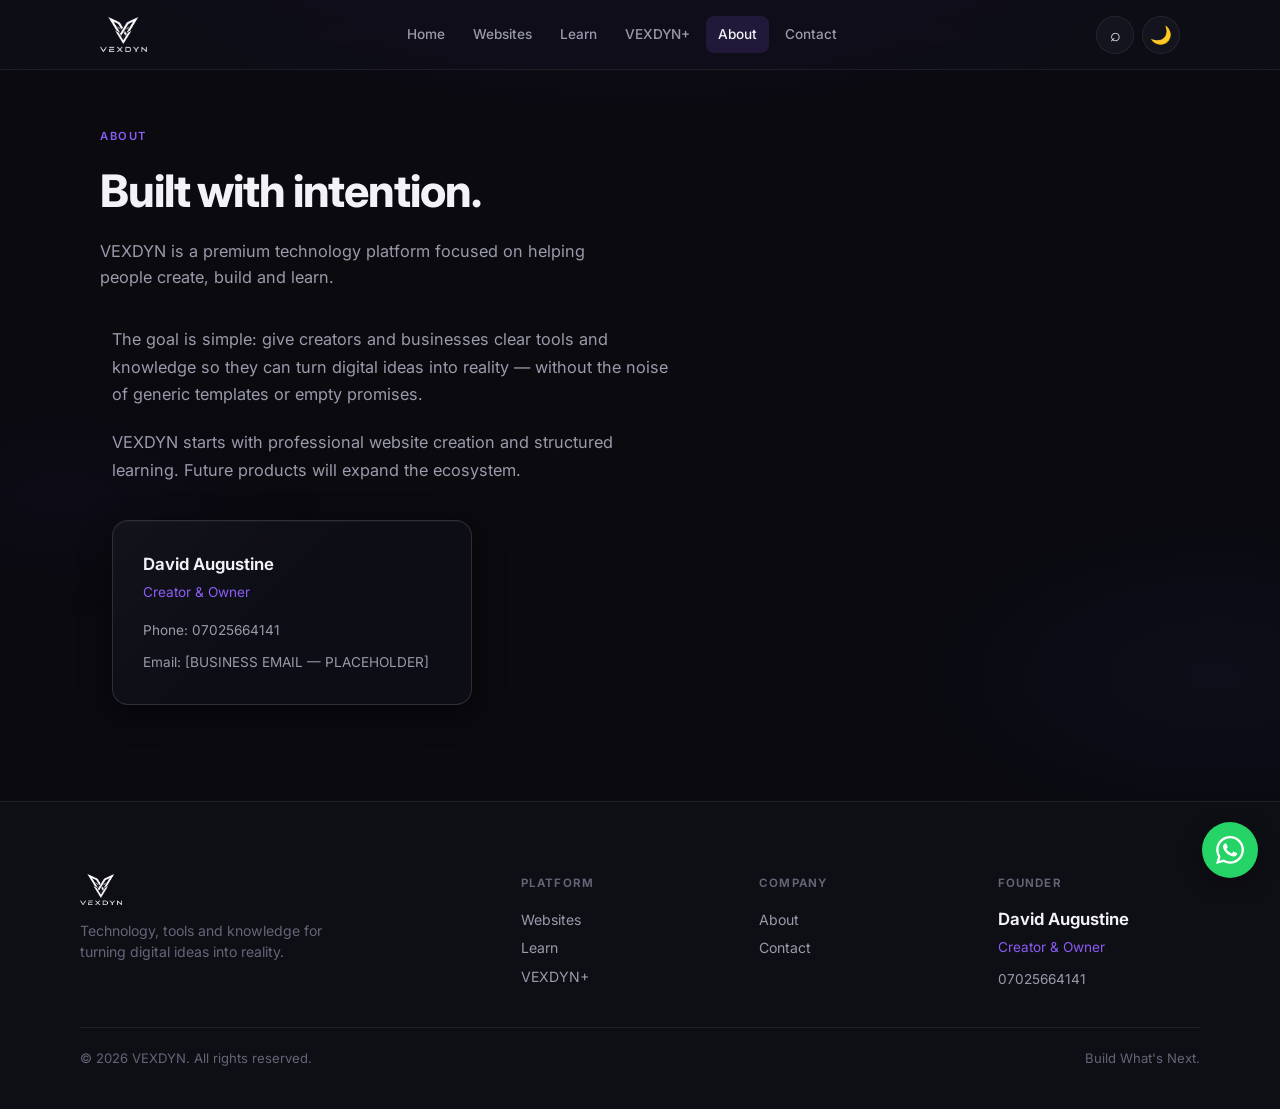
==== about.html @ 6e302542 "Add files via upload" ====
<!DOCTYPE html>
<html lang="en" data-theme="obsidian">
<head>
  <meta charset="UTF-8" />
  <meta name="viewport" content="width=device-width, initial-scale=1.0" />
  <title>About — VEXDYN</title>
  <link rel="preconnect" href="https://fonts.googleapis.com" />
  <link rel="preconnect" href="https://fonts.gstatic.com" crossorigin />
  <link href="https://fonts.googleapis.com/css2?family=Inter:wght@400;500;600;700;800&display=swap" rel="stylesheet" />
  <link rel="stylesheet" href="style.css" />
</head>
<body>
  <div class="search-overlay" id="searchOverlay" role="dialog" aria-label="Search">
    <div class="search-panel">
      <div class="search-bar">
        <input type="search" id="searchInput" placeholder="What are you looking for?" autocomplete="off" enterkeyhint="search" />
        <button class="search-close" id="searchClose" aria-label="Close search">✕</button>
      </div>
      <div class="search-results" id="searchResults"></div>
    </div>
  </div>

  <header class="site-header">
    <div class="header-inner">
      <a href="index.html" class="logo-link" aria-label="VEXDYN Home">
        <img src="vexdyn-logo-wordmark-alpha.png" alt="VEXDYN" class="logo-swap" height="36" />
      </a>
      <nav class="nav-desktop" aria-label="Main">
        <a href="index.html">Home</a>
        <a href="websites.html">Websites</a>
        <a href="learn.html">Learn</a>
        <a href="plus.html">VEXDYN+</a>
        <a href="about.html" class="active">About</a>
        <a href="contact.html">Contact</a>
      </nav>
      <div class="header-actions">
        <button class="cmd-btn" id="cmdBtn" aria-label="Search" title="Search">⌕</button>
        <div class="theme-wrap">
          <button class="theme-btn" id="themeBtn" aria-label="Change theme">🌙</button>
          <div class="theme-panel" id="themePanel">
            <button class="theme-option active" data-theme="obsidian">🌙 Obsidian</button>
            <button class="theme-option" data-theme="aurora">☀️ Aurora</button>
            <button class="theme-option" data-theme="ice">❄️ Ice</button>
          </div>
        </div>
        <button class="menu-toggle" id="menuToggle" aria-label="Open menu"><span></span><span></span><span></span></button>
      </div>
    </div>
  </header>
  <nav class="nav-mobile" id="navMobile">
    <a href="index.html">Home</a>
    <a href="websites.html">Websites</a>
    <a href="learn.html">Learn</a>
    <a href="plus.html">VEXDYN+</a>
    <a href="about.html" class="active">About</a>
    <a href="contact.html">Contact</a>
  </nav>

  <main class="main">
    <div class="page-hero reveal">
      <span class="section-label">About</span>
      <h1>Built with intention.</h1>
      <p>VEXDYN is a premium technology platform focused on helping people create, build and learn.</p>
    </div>
    <section class="section" style="padding-top:0">
      <div class="reveal" style="max-width:560px;margin-bottom:36px">
        <p style="color:var(--text-secondary);font-size:1.02rem;line-height:1.7;margin-bottom:20px">
          The goal is simple: give creators and businesses clear tools and knowledge so they can turn digital ideas into reality — without the noise of generic templates or empty promises.
        </p>
        <p style="color:var(--text-secondary);font-size:1.02rem;line-height:1.7">
          VEXDYN starts with professional website creation and structured learning. Future products will expand the ecosystem.
        </p>
      </div>
      <article class="v-card reveal" style="max-width:360px">
        <div class="founder-card">
          <span class="founder-name">David Augustine</span>
          <span class="founder-title">Creator & Owner</span>
          <span class="founder-contact" style="margin-top:12px">Phone: 07025664141</span>
          <span class="founder-contact">Email: [BUSINESS EMAIL — PLACEHOLDER]</span>
        </div>
      </article>
    </section>
  </main>

  <footer class="site-footer">
    <div class="footer-inner">
      <div class="footer-brand">
        <img src="vexdyn-logo-wordmark-alpha.png" alt="VEXDYN" class="logo-swap" height="32" />
        <p>Technology, tools and knowledge for turning digital ideas into reality.</p>
      </div>
      <div class="footer-col">
        <h4>Platform</h4>
        <a href="websites.html">Websites</a>
        <a href="learn.html">Learn</a>
        <a href="plus.html">VEXDYN+</a>
      </div>
      <div class="footer-col">
        <h4>Company</h4>
        <a href="about.html">About</a>
        <a href="contact.html">Contact</a>
      </div>
      <div class="footer-col">
        <h4>Founder</h4>
        <div class="founder-card">
          <span class="founder-name">David Augustine</span>
          <span class="founder-title">Creator & Owner</span>
          <span class="founder-contact">07025664141</span>
        </div>
      </div>
    </div>
    <div class="footer-bottom">
      <span>© 2026 VEXDYN. All rights reserved.</span>
      <span>Build What's Next.</span>
    </div>
  </footer>
  <!-- WhatsApp customer service -->
  <a href="https://wa.me/2347025664141" class="wa-float" target="_blank" rel="noopener noreferrer" aria-label="Chat with VEXDYN on WhatsApp">
    <svg viewBox="0 0 24 24" width="28" height="28" aria-hidden="true" fill="currentColor">
      <path d="M17.472 14.382c-.297-.149-1.758-.867-2.03-.967-.273-.099-.471-.148-.67.15-.197.297-.767.966-.94 1.164-.173.199-.347.223-.644.075-.297-.15-1.255-.463-2.39-1.475-.883-.788-1.48-1.761-1.653-2.059-.173-.297-.018-.458.13-.606.134-.133.298-.347.446-.52.149-.174.198-.298.298-.497.099-.198.05-.371-.025-.52-.075-.149-.669-1.612-.916-2.207-.242-.579-.487-.5-.669-.51-.173-.008-.371-.01-.57-.01-.198 0-.52.074-.792.372-.272.297-1.04 1.016-1.04 2.479 0 1.462 1.065 2.875 1.213 3.074.149.198 2.096 3.2 5.077 4.487.709.306 1.262.489 1.694.625.712.227 1.36.195 1.871.118.571-.085 1.758-.719 2.006-1.413.248-.694.248-1.289.173-1.413-.074-.124-.272-.198-.57-.347m-5.421 7.403h-.004a9.87 9.87 0 01-5.031-1.378l-.361-.214-3.741.982.998-3.648-.235-.374a9.86 9.86 0 01-1.51-5.26c.001-5.45 4.436-9.884 9.888-9.884 2.64 0 5.122 1.03 6.988 2.898a9.825 9.825 0 012.893 6.994c-.003 5.45-4.435 9.884-9.885 9.884m8.413-18.297A11.815 11.815 0 0012.05 0C5.495 0 .16 5.335.157 11.892c0 2.096.547 4.142 1.588 5.945L.057 24l6.305-1.654a11.882 11.882 0 005.683 1.448h.005c6.554 0 11.89-5.335 11.893-11.893a11.821 11.821 0 00-3.48-8.413z"/>
    </svg>
  </a>

  <script src="script.js"></script>
</body>
</html>
---- style.css ----
/* ============================================
   VEXDYN — Master Refinement
   Premium · Cinematic · Futuristic
   Flat structure · Obsidian / Aurora / Ice
   ============================================ */

:root {
  --font-sans: "Inter", system-ui, -apple-system, BlinkMacSystemFont, "Segoe UI", sans-serif;
  --radius-sm: 8px;
  --radius-md: 12px;
  --radius-lg: 16px;
  --radius-xl: 24px;
  --transition: 0.35s cubic-bezier(0.4, 0, 0.2, 1);
  --transition-slow: 0.8s cubic-bezier(0.4, 0, 0.2, 1);
  --max-width: 1200px;
  --header-h: 70px;
}

/* ========== OBSIDIAN (Default) ========== */
[data-theme="obsidian"],
:root {
  --bg-deep: #050508;
  --bg-primary: #0a0a0f;
  --bg-secondary: #0e0e15;
  --bg-elevated: #14141e;
  --bg-card: rgba(16, 16, 26, 0.65);
  --bg-glass: rgba(18, 18, 30, 0.55);
  --border: rgba(255, 255, 255, 0.07);
  --border-strong: rgba(255, 255, 255, 0.12);
  --border-metal: rgba(200, 200, 220, 0.18);
  --text-primary: #f2f2f7;
  --text-secondary: #9a9aab;
  --text-muted: #656578;
  --accent: #8b5cf6;
  --accent-soft: rgba(139, 92, 246, 0.14);
  --accent-glow: rgba(139, 92, 246, 0.32);
  --highlight: #c4b5fd;
  --silver: rgba(210, 210, 230, 0.55);
  --shadow: 0 8px 32px rgba(0, 0, 0, 0.4);
  --shadow-lg: 0 24px 64px rgba(0, 0, 0, 0.5);
  --particle: rgba(200, 180, 255, 0.55);
  --loader-bg: #030305;
  --gradient-atm:
    radial-gradient(ellipse 90% 55% at 50% -15%, rgba(90, 40, 150, 0.16), transparent 55%),
    radial-gradient(ellipse 55% 40% at 95% 75%, rgba(40, 60, 140, 0.09), transparent 50%),
    radial-gradient(ellipse 45% 30% at 5% 55%, rgba(60, 30, 110, 0.07), transparent 45%);
  --wave-dark-1: rgba(100, 110, 140, 0.35);
  --wave-dark-2: rgba(150, 155, 180, 0.12);
  --wave-bright-1: rgba(200, 210, 240, 0.28);
  --wave-bright-2: rgba(240, 245, 255, 0.10);
}

/* ========== AURORA ========== */
[data-theme="aurora"] {
  --bg-deep: #f4f3ef;
  --bg-primary: #f7f6f2;
  --bg-secondary: #eeede8;
  --bg-elevated: #e6e5e0;
  --bg-card: rgba(255, 255, 255, 0.7);
  --bg-glass: rgba(255, 255, 255, 0.55);
  --border: rgba(0, 0, 0, 0.06);
  --border-strong: rgba(0, 0, 0, 0.1);
  --border-metal: rgba(100, 100, 130, 0.2);
  --text-primary: #18181f;
  --text-secondary: #4a4a58;
  --text-muted: #78788a;
  --accent: #7c3aed;
  --accent-soft: rgba(124, 58, 237, 0.1);
  --accent-glow: rgba(124, 58, 237, 0.22);
  --highlight: #6d28d9;
  --silver: rgba(90, 90, 120, 0.35);
  --shadow: 0 8px 28px rgba(0, 0, 0, 0.06);
  --shadow-lg: 0 20px 50px rgba(0, 0, 0, 0.08);
  --particle: rgba(124, 58, 237, 0.3);
  --loader-bg: #efece6;
  --gradient-atm:
    radial-gradient(ellipse 90% 55% at 50% -15%, rgba(180, 160, 220, 0.18), transparent 55%),
    radial-gradient(ellipse 55% 40% at 95% 75%, rgba(160, 190, 230, 0.12), transparent 50%),
    radial-gradient(ellipse 45% 30% at 5% 55%, rgba(200, 180, 220, 0.1), transparent 45%);
  --wave-dark-1: rgba(90, 95, 120, 0.22);
  --wave-dark-2: rgba(120, 125, 145, 0.10);
  --wave-bright-1: rgba(60, 65, 90, 0.18);
  --wave-bright-2: rgba(45, 50, 65, 0.08);
}

/* ========== ICE ========== */
[data-theme="ice"] {
  --bg-deep: #010a12;
  --bg-primary: #021018;
  --bg-secondary: #041820;
  --bg-elevated: #0a2432;
  --bg-card: rgba(6, 28, 42, 0.68);
  --bg-glass: rgba(8, 32, 48, 0.55);
  --border: rgba(100, 190, 255, 0.12);
  --border-strong: rgba(100, 200, 255, 0.2);
  --border-metal: rgba(140, 210, 255, 0.28);
  --text-primary: #e6f4fc;
  --text-secondary: #8ab0c8;
  --text-muted: #5a8098;
  --accent: #22d3ee;
  --accent-soft: rgba(34, 211, 238, 0.12);
  --accent-glow: rgba(34, 211, 238, 0.28);
  --highlight: #67e8f9;
  --silver: rgba(160, 220, 255, 0.45);
  --shadow: 0 8px 32px rgba(0, 20, 40, 0.45);
  --shadow-lg: 0 24px 64px rgba(0, 30, 50, 0.55);
  --particle: rgba(100, 220, 255, 0.5);
  --loader-bg: #010810;
  --gradient-atm:
    radial-gradient(ellipse 90% 55% at 50% -15%, rgba(20, 110, 170, 0.28), transparent 55%),
    radial-gradient(ellipse 55% 40% at 95% 75%, rgba(10, 90, 150, 0.18), transparent 50%),
    radial-gradient(ellipse 45% 30% at 5% 55%, rgba(30, 130, 190, 0.14), transparent 45%);
  --wave-dark-1: rgba(40, 110, 150, 0.32);
  --wave-dark-2: rgba(90, 150, 190, 0.12);
  --wave-bright-1: rgba(150, 220, 255, 0.26);
  --wave-bright-2: rgba(210, 240, 255, 0.10);
}

/* ========== RESET ========== */
*, *::before, *::after { box-sizing: border-box; margin: 0; padding: 0; }
html { scroll-behavior: smooth; font-size: 16px; }
body {
  font-family: var(--font-sans);
  background: var(--bg-primary);
  color: var(--text-primary);
  line-height: 1.6;
  overflow-x: hidden;
  min-height: 100vh;
  transition: background-color var(--transition-slow), color var(--transition-slow);
  -webkit-font-smoothing: antialiased;
}
body::before {
  content: "";
  position: fixed;
  inset: 0;
  background: var(--gradient-atm);
  pointer-events: none;
  z-index: 0;
  transition: opacity var(--transition-slow);
}
img { max-width: 100%; display: block; }
a { color: inherit; text-decoration: none; }
button { font-family: inherit; cursor: pointer; border: none; background: none; }
ul, ol { list-style: none; }

@media (prefers-reduced-motion: reduce) {
  *, *::before, *::after {
    animation-duration: 0.01ms !important;
    animation-iteration-count: 1 !important;
    transition-duration: 0.01ms !important;
  }
  .loader-overlay { display: none !important; }
}

/* ========== LOADER ========== */
.loader-overlay {
  position: fixed;
  inset: 0;
  z-index: 9999;
  background: var(--loader-bg);
  display: flex;
  flex-direction: column;
  align-items: center;
  justify-content: center;
  transition: opacity 0.9s ease, visibility 0.9s ease;
}
.loader-overlay.done {
  opacity: 0;
  visibility: hidden;
  pointer-events: none;
}
.loader-stage {
  position: relative;
  width: 200px;
  height: 160px;
  display: flex;
  align-items: center;
  justify-content: center;
}
.loader-symbol {
  position: absolute;
  width: 110px;
  height: 110px;
  opacity: 0;
  transform: scale(0.88);
  filter: blur(5px);
  transition: opacity 1.1s ease, transform 1.3s cubic-bezier(0.16, 1, 0.3, 1), filter 1.1s ease;
}
.loader-symbol.visible {
  opacity: 1;
  transform: scale(1);
  filter: blur(0);
}
.loader-symbol.hide {
  opacity: 0;
  transform: scale(0.92);
  filter: blur(4px);
  transition: opacity 0.55s ease, transform 0.55s ease, filter 0.55s ease;
}
.loader-lockup {
  position: absolute;
  width: 200px;
  opacity: 0;
  transform: scale(0.9) translateY(8px);
  filter: blur(4px);
  transition: opacity 0.9s ease, transform 1s cubic-bezier(0.16, 1, 0.3, 1), filter 0.9s ease;
  pointer-events: none;
}
.loader-lockup.visible {
  opacity: 1;
  transform: scale(1) translateY(0);
  filter: blur(0);
}
.loader-canvas {
  position: absolute;
  inset: 0;
  pointer-events: none;
}

/* ========== HEADER ========== */
.site-header {
  position: fixed;
  top: 0; left: 0; right: 0;
  height: var(--header-h);
  z-index: 1000;
  display: flex;
  align-items: center;
  background: var(--bg-glass);
  backdrop-filter: blur(22px);
  -webkit-backdrop-filter: blur(22px);
  border-bottom: 1px solid var(--border);
  transition: background var(--transition), border-color var(--transition);
}
.header-inner {
  width: 100%;
  max-width: var(--max-width);
  margin: 0 auto;
  padding: 0 20px;
  display: flex;
  align-items: center;
  justify-content: space-between;
  gap: 16px;
}
.logo-link { display: flex; align-items: center; flex-shrink: 0; }
.logo-brand {
  height: 36px;
  width: auto;
  max-width: 150px;
  object-fit: contain;
}
.nav-desktop {
  display: none;
  align-items: center;
  gap: 4px;
}
.nav-desktop a {
  padding: 8px 12px;
  font-size: 0.85rem;
  font-weight: 500;
  color: var(--text-secondary);
  border-radius: var(--radius-sm);
  transition: color var(--transition), background var(--transition);
}
.nav-desktop a:hover,
.nav-desktop a.active {
  color: var(--text-primary);
  background: var(--accent-soft);
}
.header-actions { display: flex; align-items: center; gap: 8px; }
.theme-btn, .cmd-btn {
  width: 38px; height: 38px;
  border-radius: 50%;
  display: flex;
  align-items: center;
  justify-content: center;
  font-size: 1.1rem;
  background: var(--bg-elevated);
  border: 1px solid var(--border);
  color: var(--text-primary);
  transition: background var(--transition), border-color var(--transition), transform 0.2s;
}
.theme-btn:hover, .cmd-btn:hover {
  background: var(--accent-soft);
  border-color: var(--border-strong);
}
.theme-btn:focus-visible, .cmd-btn:focus-visible {
  outline: 2px solid var(--accent);
  outline-offset: 2px;
}
.theme-wrap, .cmd-wrap { position: relative; }
.theme-panel {
  position: absolute;
  top: calc(100% + 8px);
  right: 0;
  background: var(--bg-elevated);
  border: 1px solid var(--border-strong);
  border-radius: var(--radius-md);
  padding: 6px;
  min-width: 150px;
  box-shadow: var(--shadow-lg);
  opacity: 0;
  visibility: hidden;
  transform: translateY(-6px) scale(0.96);
  transition: opacity 0.25s, transform 0.25s, visibility 0.25s;
  z-index: 100;
}
.theme-panel.open {
  opacity: 1;
  visibility: visible;
  transform: translateY(0) scale(1);
}
.theme-option {
  display: flex;
  align-items: center;
  gap: 10px;
  width: 100%;
  padding: 10px 12px;
  border-radius: var(--radius-sm);
  font-size: 0.85rem;
  font-weight: 500;
  color: var(--text-secondary);
  transition: background var(--transition), color var(--transition);
}
.theme-option:hover, .theme-option.active {
  background: var(--accent-soft);
  color: var(--text-primary);
}
.menu-toggle {
  width: 38px; height: 38px;
  display: flex;
  flex-direction: column;
  align-items: center;
  justify-content: center;
  gap: 5px;
  background: var(--bg-elevated);
  border: 1px solid var(--border);
  border-radius: var(--radius-sm);
}
.menu-toggle span {
  display: block;
  width: 17px; height: 2px;
  background: var(--text-primary);
  border-radius: 1px;
  transition: transform 0.3s, opacity 0.3s;
}
.menu-toggle.open span:nth-child(1) { transform: translateY(7px) rotate(45deg); }
.menu-toggle.open span:nth-child(2) { opacity: 0; }
.menu-toggle.open span:nth-child(3) { transform: translateY(-7px) rotate(-45deg); }

.nav-mobile {
  position: fixed;
  top: var(--header-h);
  left: 0; right: 0; bottom: 0;
  background: var(--bg-primary);
  padding: 20px;
  display: flex;
  flex-direction: column;
  gap: 6px;
  transform: translateX(100%);
  transition: transform 0.35s cubic-bezier(0.4, 0, 0.2, 1);
  z-index: 999;
  overflow-y: auto;
}
.nav-mobile.open { transform: translateX(0); }
.nav-mobile a {
  padding: 14px 16px;
  font-size: 1rem;
  font-weight: 500;
  color: var(--text-secondary);
  border-radius: var(--radius-md);
  border: 1px solid transparent;
}
.nav-mobile a:hover, .nav-mobile a.active {
  color: var(--text-primary);
  background: var(--accent-soft);
  border-color: var(--border);
}

/* Command panel */
.cmd-panel {
  position: absolute;
  top: calc(100% + 8px);
  right: 0;
  width: min(320px, 90vw);
  background: var(--bg-elevated);
  border: 1px solid var(--border-strong);
  border-radius: var(--radius-lg);
  box-shadow: var(--shadow-lg);
  opacity: 0;
  visibility: hidden;
  transform: translateY(-8px) scale(0.97);
  transition: opacity 0.25s, transform 0.25s, visibility 0.25s;
  z-index: 110;
  overflow: hidden;
}
.cmd-panel.open {
  opacity: 1;
  visibility: visible;
  transform: translateY(0) scale(1);
}
.cmd-header {
  padding: 14px 16px;
  border-bottom: 1px solid var(--border);
  font-size: 0.75rem;
  font-weight: 600;
  letter-spacing: 0.08em;
  text-transform: uppercase;
  color: var(--text-muted);
}
.cmd-list a {
  display: flex;
  align-items: center;
  gap: 12px;
  padding: 12px 16px;
  font-size: 0.9rem;
  font-weight: 500;
  color: var(--text-secondary);
  transition: background var(--transition), color var(--transition);
}
.cmd-list a:hover {
  background: var(--accent-soft);
  color: var(--text-primary);
}
.cmd-list a span { font-size: 1.1rem; }

/* ========== BUTTONS ========== */
.btn {
  display: inline-flex;
  align-items: center;
  justify-content: center;
  gap: 8px;
  padding: 12px 22px;
  font-size: 0.875rem;
  font-weight: 600;
  letter-spacing: 0.02em;
  border-radius: var(--radius-md);
  transition: all var(--transition);
  white-space: nowrap;
}
.btn-primary {
  background: var(--accent);
  color: #fff;
  border: 1px solid transparent;
  box-shadow: 0 0 0 0 var(--accent-glow);
}
.btn-primary:hover {
  transform: translateY(-2px);
  box-shadow: 0 8px 24px var(--accent-glow);
}
.btn-primary .arrow { transition: transform 0.25s; }
.btn-primary:hover .arrow { transform: translateX(4px); }
.btn-primary:active { transform: translateY(0); }
.btn-secondary {
  background: transparent;
  color: var(--text-primary);
  border: 1px solid var(--border-strong);
}
.btn-secondary:hover {
  background: var(--accent-soft);
  border-color: var(--accent);
}
.btn-lg { padding: 15px 28px; font-size: 0.95rem; }
.btn-block { width: 100%; }

/* ========== LAYOUT ========== */
.main { position: relative; z-index: 1; padding-top: var(--header-h); }
.section {
  padding: 72px 20px;
  max-width: var(--max-width);
  margin: 0 auto;
}
.section-full { padding: 72px 20px; }
.section-label {
  display: inline-block;
  font-size: 0.7rem;
  font-weight: 600;
  letter-spacing: 0.14em;
  text-transform: uppercase;
  color: var(--accent);
  margin-bottom: 10px;
}
.section-title {
  font-size: clamp(1.65rem, 3.8vw, 2.5rem);
  font-weight: 700;
  letter-spacing: -0.025em;
  line-height: 1.15;
  margin-bottom: 14px;
}
.section-sub {
  font-size: 1.02rem;
  color: var(--text-secondary);
  max-width: 520px;
  line-height: 1.65;
}

/* ========== HERO ========== */
.hero {
  min-height: calc(100vh - var(--header-h));
  display: flex;
  flex-direction: column;
  justify-content: center;
  padding: 48px 20px 64px;
  position: relative;
  overflow: hidden;
}
.hero-inner {
  max-width: var(--max-width);
  margin: 0 auto;
  width: 100%;
  position: relative;
  z-index: 2;
  background: transparent;
  background-color: transparent;
  text-align: center;
  display: flex;
  flex-direction: column;
  align-items: center;
}
.hero-title {
  font-size: clamp(2.4rem, 6.5vw, 4.2rem);
  font-weight: 800;
  letter-spacing: -0.035em;
  line-height: 1.05;
  margin-bottom: 18px;
  background: linear-gradient(135deg, var(--text-primary) 0%, var(--highlight) 100%);
  -webkit-background-clip: text;
  -webkit-text-fill-color: transparent;
  background-clip: text;
}
.hero-sub {
  font-size: clamp(0.98rem, 1.8vw, 1.15rem);
  color: var(--text-secondary);
  max-width: 460px;
  margin-bottom: 32px;
  line-height: 1.6;
}
.hero-ctas { display: flex; flex-wrap: wrap; gap: 12px; }

/* Hero wordmark — larger premium brand statement, true transparent */
.hero-wordmark {
  display: block;
  width: auto;
  max-width: min(420px, 82vw);
  height: auto;
  margin: 0 auto 18px;
  background: transparent !important;
  background-color: transparent !important;
  background-image: none !important;
  box-shadow: none !important;
  border: none !important;
  padding: 0;
}
@media (min-width: 900px) {
  .hero-wordmark {
    max-width: min(520px, 48vw);
  }
}
[data-theme="aurora"] .hero-wordmark {
  filter: brightness(0) saturate(100%);
  opacity: 0.88;
}
[data-theme="ice"] .hero-wordmark {
  filter: none;
  opacity: 1;
}
.hero-geo {
  position: absolute;
  right: -8%;
  top: 18%;
  width: 42%;
  max-width: 440px;
  opacity: 0.12;
  pointer-events: none;
  z-index: 1;
  background: transparent !important;
}
[data-theme="aurora"] .hero-geo {
  opacity: 0.1;
  filter: brightness(0) saturate(100%);
}
[data-theme="ice"] .hero-geo {
  opacity: 0.14;
}

/* ========== HERO LIQUID-METAL WAVES (homepage only) ========== */
.hero-waves {
  position: absolute;
  inset: 0;
  z-index: 0;
  overflow: hidden;
  pointer-events: none;
}
.hero-wave {
  position: absolute;
  left: -50%;
  width: 200%;
  height: 70%;
  min-height: 280px;
  will-change: transform;
  pointer-events: none;
  filter: blur(2px);
}
/* Wave 1 dark — continuous FORWARD (left → right) */
.hero-wave-1 {
  bottom: -5%;
  animation: waveFlowForward 5.5s linear infinite;
  opacity: 0.85;
}
/* Wave 2 bright — continuous BACKWARD (right → left) */
.hero-wave-2 {
  bottom: 5%;
  height: 65%;
  animation: waveFlowBackward 7s linear infinite;
  opacity: 0.7;
}

/* Seamless continuous flow: translate by 50% of the doubled-width element */
@keyframes waveFlowForward {
  0%   { transform: translate3d(0, 0, 0); }
  100% { transform: translate3d(25%, 0, 0); }
}
@keyframes waveFlowBackward {
  0%   { transform: translate3d(0, 0, 0); }
  100% { transform: translate3d(-25%, 0, 0); }
}

[data-theme="obsidian"] .hero-wave-1 { opacity: 0.9; }
[data-theme="obsidian"] .hero-wave-2 { opacity: 0.75; }
[data-theme="aurora"] .hero-wave-1 { opacity: 0.55; }
[data-theme="aurora"] .hero-wave-2 { opacity: 0.45; }
[data-theme="ice"] .hero-wave-1 { opacity: 0.85; }
[data-theme="ice"] .hero-wave-2 { opacity: 0.7; }

@media (prefers-reduced-motion: reduce) {
  .hero-wave {
    animation: none !important;
  }
}

@media (max-width: 700px) {
  .hero-wave {
    width: 220%;
    left: -55%;
    height: 55%;
  }
  .hero-wave-1 { bottom: -8%; opacity: 0.75; }
  .hero-wave-2 { bottom: 0; height: 50%; opacity: 0.6; }
}

/* ========== VEXDYN CARD SYSTEM ========== */
.v-card {
  background: var(--bg-card);
  border: 1px solid var(--border-metal);
  border-radius: var(--radius-lg);
  padding: 26px;
  backdrop-filter: blur(14px);
  -webkit-backdrop-filter: blur(14px);
  box-shadow: var(--shadow), inset 0 1px 0 rgba(255, 255, 255, 0.04);
  transition: border-color var(--transition), transform var(--transition), box-shadow var(--transition);
  position: relative;
  overflow: hidden;
}
.v-card::before {
  content: "";
  position: absolute;
  inset: 0;
  border-radius: inherit;
  pointer-events: none;
  background: linear-gradient(135deg, rgba(255, 255, 255, 0.04) 0%, transparent 50%);
  opacity: 0.6;
}
.v-card:hover {
  border-color: var(--border-strong);
  transform: translateY(-3px);
  box-shadow: var(--shadow-lg), 0 0 24px var(--accent-glow);
}
.v-card-title {
  font-size: 1.2rem;
  font-weight: 650;
  margin-bottom: 8px;
  position: relative;
}
.v-card-desc {
  font-size: 0.92rem;
  color: var(--text-secondary);
  line-height: 1.55;
  position: relative;
}

/* ========== GRIDS ========== */
.grid-2 { display: grid; gap: 18px; }
.grid-3 { display: grid; gap: 18px; }
.grid-4 { display: grid; gap: 16px; }
@media (min-width: 600px) {
  .grid-2 { grid-template-columns: repeat(2, 1fr); }
}
@media (min-width: 800px) {
  .grid-3 { grid-template-columns: repeat(3, 1fr); }
  .grid-4 { grid-template-columns: repeat(4, 1fr); }
}

/* ========== ECOSYSTEM ========== */
.eco-item {
  text-align: center;
  padding: 28px 18px;
}
.eco-icon {
  width: 48px; height: 48px;
  margin: 0 auto 16px;
  display: flex;
  align-items: center;
  justify-content: center;
  font-size: 1.4rem;
  border-radius: 12px;
  background: var(--accent-soft);
  color: var(--accent);
  border: 1px solid var(--border);
}
.eco-label {
  font-size: 0.95rem;
  font-weight: 700;
  letter-spacing: 0.04em;
  margin-bottom: 6px;
}
.eco-desc {
  font-size: 0.85rem;
  color: var(--text-secondary);
  line-height: 1.5;
}

/* ========== SERVICE ========== */
.svc-icon {
  width: 42px; height: 42px;
  display: flex;
  align-items: center;
  justify-content: center;
  font-size: 1.25rem;
  border-radius: 10px;
  background: var(--accent-soft);
  color: var(--accent);
  margin-bottom: 14px;
  border: 1px solid var(--border);
  transition: background var(--transition), color var(--transition);
}
.v-card:hover .svc-icon {
  background: var(--accent);
  color: #fff;
}

/* ========== PROCESS ========== */
.process-grid {
  display: grid;
  gap: 14px;
  margin-top: 36px;
}
@media (min-width: 700px) {
  .process-grid { grid-template-columns: repeat(5, 1fr); }
}
.process-card {
  text-align: center;
  padding: 28px 14px;
}
.process-icon {
  width: 44px; height: 44px;
  margin: 0 auto 14px;
  display: flex;
  align-items: center;
  justify-content: center;
  font-size: 1.3rem;
  border-radius: 12px;
  background: var(--accent-soft);
  color: var(--accent);
  border: 1px solid var(--border-metal);
  transition: background var(--transition), color var(--transition), box-shadow var(--transition);
}
.v-card:hover .process-icon {
  background: var(--accent);
  color: #fff;
  box-shadow: 0 0 16px var(--accent-glow);
}
.process-label {
  font-size: 0.8rem;
  font-weight: 700;
  letter-spacing: 0.08em;
}

/* ========== LEARN TEASER ========== */
.learn-preview {
  display: flex;
  flex-wrap: wrap;
  gap: 12px;
  margin: 28px 0;
}
.learn-chip {
  display: flex;
  align-items: center;
  gap: 10px;
  padding: 10px 16px;
  background: var(--bg-card);
  border: 1px solid var(--border-metal);
  border-radius: 999px;
  font-size: 0.85rem;
  font-weight: 550;
}
.learn-chip .bar {
  width: 48px; height: 4px;
  background: var(--bg-elevated);
  border-radius: 999px;
  overflow: hidden;
}
.learn-chip .bar span {
  display: block;
  height: 100%;
  background: linear-gradient(90deg, var(--accent), var(--highlight));
  border-radius: 999px;
}

/* ========== LEARN CARDS ========== */
.learn-card { display: flex; flex-direction: column; gap: 14px; }
.learn-header {
  display: flex;
  justify-content: space-between;
  align-items: flex-start;
}
.learn-tech { font-size: 1.3rem; font-weight: 700; }
.learn-diff {
  font-size: 0.7rem;
  font-weight: 600;
  padding: 3px 9px;
  border-radius: 999px;
  background: var(--accent-soft);
  color: var(--text-secondary);
}
.learn-meta {
  display: flex;
  gap: 14px;
  font-size: 0.82rem;
  color: var(--text-muted);
}
.progress-wrap {
  display: flex;
  align-items: center;
  gap: 10px;
}
.progress-bar {
  flex: 1;
  height: 5px;
  background: var(--bg-elevated);
  border-radius: 999px;
  overflow: hidden;
}
.progress-fill {
  height: 100%;
  width: 0%;
  background: linear-gradient(90deg, var(--accent), var(--highlight));
  border-radius: 999px;
  transition: width 1.5s cubic-bezier(0.16, 1, 0.3, 1);
}
.progress-num {
  font-size: 0.85rem;
  font-weight: 600;
  min-width: 40px;
  text-align: right;
  font-variant-numeric: tabular-nums;
}

/* ========== PRICING ========== */
.pricing-toggle-wrap {
  display: flex;
  justify-content: center;
  margin: 28px 0 36px;
}
.pricing-toggle {
  position: relative;
  display: inline-flex;
  background: var(--bg-elevated);
  border: 1px solid var(--border);
  border-radius: 999px;
  padding: 4px;
}
.toggle-indicator {
  position: absolute;
  top: 4px;
  left: 4px;
  width: calc(50% - 4px);
  height: calc(100% - 8px);
  background: var(--accent);
  border-radius: 999px;
  transition: transform 0.35s cubic-bezier(0.4, 0, 0.2, 1);
  z-index: 0;
}
.pricing-toggle.yearly .toggle-indicator {
  transform: translateX(100%);
}
.toggle-btn {
  position: relative;
  z-index: 1;
  padding: 9px 22px;
  font-size: 0.82rem;
  font-weight: 600;
  border-radius: 999px;
  color: var(--text-secondary);
  transition: color 0.25s;
  min-width: 100px;
  text-align: center;
}
.toggle-btn.active { color: #fff; }

.price-cards {
  display: grid;
  gap: 18px;
  max-width: 700px;
  margin: 0 auto;
}
@media (min-width: 680px) {
  .price-cards { grid-template-columns: 1fr 1fr; }
}
.price-card { position: relative; }
.price-card.featured {
  border-color: var(--accent);
  box-shadow: 0 0 0 1px var(--accent-soft), var(--shadow);
}
.plan-name {
  font-size: 0.75rem;
  font-weight: 650;
  letter-spacing: 0.1em;
  text-transform: uppercase;
  color: var(--text-muted);
  margin-bottom: 6px;
}
.plan-concept {
  font-size: 0.9rem;
  color: var(--text-secondary);
  margin-bottom: 16px;
}
.price-amount {
  font-size: 2.1rem;
  font-weight: 750;
  letter-spacing: -0.02em;
  margin-bottom: 2px;
  font-variant-numeric: tabular-nums;
  transition: opacity 0.2s, transform 0.2s;
}
.price-period {
  font-size: 0.85rem;
  color: var(--text-muted);
  margin-bottom: 8px;
}
.price-save {
  font-size: 0.78rem;
  color: var(--accent);
  font-weight: 600;
  margin-bottom: 16px;
  min-height: 1.2em;
}
.price-features {
  display: flex;
  flex-direction: column;
  gap: 9px;
  margin-bottom: 22px;
}
.price-features li {
  font-size: 0.88rem;
  color: var(--text-secondary);
  display: flex;
  align-items: center;
  gap: 8px;
}
.price-features li::before {
  content: "✓";
  color: var(--accent);
  font-weight: 700;
  font-size: 0.85rem;
}

/* ========== BUILDER TEASER ========== */
.builder-preview {
  margin-top: 28px;
  height: 160px;
  border-radius: var(--radius-lg);
  border: 1px solid var(--border-metal);
  background: var(--bg-card);
  position: relative;
  overflow: hidden;
  display: flex;
  align-items: center;
  justify-content: center;
}
.builder-preview::before {
  content: "";
  position: absolute;
  inset: 0;
  background:
    linear-gradient(90deg, transparent 0%, var(--accent-soft) 50%, transparent 100%),
    repeating-linear-gradient(0deg, transparent, transparent 24px, var(--border) 24px, var(--border) 25px),
    repeating-linear-gradient(90deg, transparent, transparent 24px, var(--border) 24px, var(--border) 25px);
  opacity: 0.4;
  filter: blur(1px);
}
.builder-badge {
  position: relative;
  z-index: 1;
  padding: 8px 18px;
  font-size: 0.75rem;
  font-weight: 650;
  letter-spacing: 0.1em;
  text-transform: uppercase;
  background: var(--bg-elevated);
  border: 1px solid var(--border-strong);
  border-radius: 999px;
  color: var(--text-secondary);
}

/* ========== PAGE HERO ========== */
.page-hero {
  padding: 52px 20px 36px;
  max-width: var(--max-width);
  margin: 0 auto;
}
.page-hero h1 {
  font-size: clamp(1.9rem, 4.5vw, 2.8rem);
  font-weight: 750;
  letter-spacing: -0.025em;
  margin-bottom: 10px;
}
.page-hero p {
  color: var(--text-secondary);
  font-size: 1.02rem;
  max-width: 500px;
}

/* ========== FORMS ========== */
.form-group { margin-bottom: 18px; }
.form-group label {
  display: block;
  font-size: 0.82rem;
  font-weight: 550;
  margin-bottom: 5px;
  color: var(--text-secondary);
}
.form-group input,
.form-group textarea,
.form-group select {
  width: 100%;
  padding: 11px 14px;
  font-size: 0.92rem;
  font-family: inherit;
  background: var(--bg-elevated);
  border: 1px solid var(--border);
  border-radius: var(--radius-md);
  color: var(--text-primary);
  transition: border-color var(--transition);
}
.form-group input:focus,
.form-group textarea:focus,
.form-group select:focus {
  outline: none;
  border-color: var(--accent);
}
.form-group textarea { min-height: 120px; resize: vertical; }
.form-note {
  font-size: 0.78rem;
  color: var(--text-muted);
  margin-top: 10px;
}
.placeholder-notice {
  display: inline-block;
  font-size: 0.72rem;
  padding: 4px 9px;
  border-radius: 6px;
  background: rgba(180, 140, 60, 0.12);
  color: #c9a227;
  margin-top: 10px;
}

/* ========== FOOTER ========== */
.site-footer {
  background: var(--bg-secondary);
  border-top: 1px solid var(--border);
  padding: 56px 20px 32px;
  position: relative;
  z-index: 1;
}
.footer-inner {
  max-width: var(--max-width);
  margin: 0 auto;
  display: grid;
  gap: 36px;
}
@media (min-width: 700px) {
  .footer-inner { grid-template-columns: 2fr 1fr 1fr 1fr; }
}
.footer-brand .logo-brand {
  height: 32px;
  margin-bottom: 14px;
}
.footer-brand p {
  font-size: 0.88rem;
  color: var(--text-muted);
  max-width: 260px;
  line-height: 1.55;
}
.footer-col h4 {
  font-size: 0.72rem;
  font-weight: 650;
  letter-spacing: 0.1em;
  text-transform: uppercase;
  color: var(--text-muted);
  margin-bottom: 14px;
}
.footer-col a {
  display: block;
  font-size: 0.88rem;
  color: var(--text-secondary);
  padding: 3px 0;
  transition: color var(--transition);
}
.footer-col a:hover { color: var(--text-primary); }
.founder-card { display: flex; flex-direction: column; gap: 4px; }
.founder-name { font-size: 1.05rem; font-weight: 650; }
.founder-title { font-size: 0.85rem; color: var(--accent); }
.founder-contact { font-size: 0.85rem; color: var(--text-secondary); margin-top: 6px; }
.footer-bottom {
  max-width: var(--max-width);
  margin: 36px auto 0;
  padding-top: 20px;
  border-top: 1px solid var(--border);
  display: flex;
  flex-wrap: wrap;
  justify-content: space-between;
  gap: 10px;
  font-size: 0.82rem;
  color: var(--text-muted);
}

/* ========== CTA BANNER ========== */
.cta-banner {
  text-align: center;
  padding: 72px 20px;
  background: var(--bg-secondary);
  border-top: 1px solid var(--border);
  border-bottom: 1px solid var(--border);
}
.cta-banner h2 {
  font-size: clamp(1.5rem, 3.2vw, 2.2rem);
  font-weight: 700;
  margin-bottom: 10px;
}
.cta-banner p {
  color: var(--text-secondary);
  margin-bottom: 24px;
  max-width: 420px;
  margin-left: auto;
  margin-right: auto;
}

/* ========== REVEAL ========== */
.reveal {
  opacity: 0;
  transform: translateY(22px);
  transition: opacity 0.65s cubic-bezier(0.16, 1, 0.3, 1), transform 0.65s cubic-bezier(0.16, 1, 0.3, 1);
  will-change: opacity, transform;
}
.reveal.visible {
  opacity: 1;
  transform: translateY(0);
  will-change: auto;
}
.reveal-delay-1 { transition-delay: 0.08s; }
.reveal-delay-2 { transition-delay: 0.16s; }
.reveal-delay-3 { transition-delay: 0.24s; }
.reveal-delay-4 { transition-delay: 0.32s; }

/* ========== DESKTOP ========== */
@media (min-width: 900px) {
  .nav-desktop { display: flex; }
  .menu-toggle { display: none; }
}

/* ========== UTILS ========== */
.text-center { text-align: center; }
.mx-auto { margin-left: auto; margin-right: auto; }
.mt-8 { margin-top: 28px; }
.mt-10 { margin-top: 36px; }
.mt-12 { margin-top: 44px; }
.mb-6 { margin-bottom: 20px; }
.band {
  background: var(--bg-secondary);
  border-top: 1px solid var(--border);
  border-bottom: 1px solid var(--border);
}

/* ========== PROCESS HORIZONTAL TRACK ========== */
.process-section { overflow: hidden; }
.process-track {
  display: flex;
  gap: 14px;
  margin-top: 36px;
  padding-bottom: 8px;
  overflow-x: auto;
  scroll-snap-type: x mandatory;
  -webkit-overflow-scrolling: touch;
  scrollbar-width: none;
}
.process-track::-webkit-scrollbar { display: none; }

.process-card {
  flex: 0 0 auto;
  width: 140px;
  text-align: center;
  padding: 24px 14px;
  scroll-snap-align: start;
  opacity: 0;
  transform: translateY(18px);
  transition: opacity 0.55s cubic-bezier(0.16,1,0.3,1), transform 0.55s cubic-bezier(0.16,1,0.3,1), border-color var(--transition), box-shadow var(--transition);
  will-change: opacity, transform;
}
.process-card.stagger-in {
  opacity: 1;
  transform: translateY(0);
}

@media (min-width: 800px) {
  .process-track {
    overflow: visible;
    justify-content: center;
    gap: 12px;
  }
  .process-card {
    width: 150px;
    flex: 1 1 0;
    max-width: 170px;
  }
  .process-arrow {
    display: flex;
    align-items: center;
    color: var(--text-muted);
    font-size: 1.1rem;
    opacity: 0.5;
    flex-shrink: 0;
  }
}

@media (max-width: 799px) {
  .process-arrow { display: none; }
  .process-track {
    padding-left: 4px;
    padding-right: 20px;
  }
}

.process-icon {
  width: 44px; height: 44px;
  margin: 0 auto 12px;
  display: flex;
  align-items: center;
  justify-content: center;
  border-radius: 12px;
  background: var(--accent-soft);
  color: var(--accent);
  border: 1px solid var(--border-metal);
  transition: background var(--transition), color var(--transition), box-shadow var(--transition);
}
.process-icon svg {
  width: 22px;
  height: 22px;
  stroke: currentColor;
  fill: none;
  stroke-width: 1.8;
  stroke-linecap: round;
  stroke-linejoin: round;
}
.v-card:hover .process-icon,
.process-card:hover .process-icon {
  background: var(--accent);
  color: #fff;
  box-shadow: 0 0 16px var(--accent-glow);
}
.process-label {
  font-size: 0.78rem;
  font-weight: 700;
  letter-spacing: 0.08em;
}

/* Service icons */
.svc-icon {
  width: 42px; height: 42px;
  display: flex;
  align-items: center;
  justify-content: center;
  border-radius: 10px;
  background: var(--accent-soft);
  color: var(--accent);
  margin-bottom: 14px;
  border: 1px solid var(--border);
  transition: background var(--transition), color var(--transition);
}
.svc-icon svg {
  width: 20px;
  height: 20px;
  stroke: currentColor;
  fill: none;
  stroke-width: 1.8;
  stroke-linecap: round;
  stroke-linejoin: round;
}
.v-card:hover .svc-icon {
  background: var(--accent);
  color: #fff;
}

/* ========== SEARCH OVERLAY ========== */
.search-overlay {
  position: fixed;
  inset: 0;
  z-index: 2000;
  background: rgba(0, 0, 0, 0.55);
  backdrop-filter: blur(8px);
  -webkit-backdrop-filter: blur(8px);
  display: flex;
  align-items: flex-start;
  justify-content: center;
  padding: 16px;
  padding-top: max(16px, env(safe-area-inset-top));
  opacity: 0;
  visibility: hidden;
  transition: opacity 0.28s, visibility 0.28s;
}
.search-overlay.open {
  opacity: 1;
  visibility: visible;
}
.search-panel {
  width: 100%;
  max-width: 440px;
  margin-top: 48px;
  background: var(--bg-elevated);
  border: 1px solid var(--border-strong);
  border-radius: var(--radius-lg);
  box-shadow: var(--shadow-lg);
  overflow: hidden;
  transform: translateY(-12px) scale(0.97);
  transition: transform 0.3s cubic-bezier(0.16,1,0.3,1);
}
.search-overlay.open .search-panel {
  transform: translateY(0) scale(1);
}
.search-bar {
  display: flex;
  align-items: center;
  gap: 10px;
  padding: 14px 16px;
  border-bottom: 1px solid var(--border);
}
.search-bar input {
  flex: 1;
  min-width: 0;
  border: none;
  background: transparent;
  font-size: 1rem;
  font-family: inherit;
  color: var(--text-primary);
  outline: none;
}
.search-bar input::placeholder { color: var(--text-muted); }
.search-close {
  width: 32px; height: 32px;
  border-radius: 50%;
  display: flex;
  align-items: center;
  justify-content: center;
  font-size: 1.1rem;
  color: var(--text-muted);
  background: var(--bg-secondary);
  border: 1px solid var(--border);
  flex-shrink: 0;
}
.search-close:hover { color: var(--text-primary); }
.search-results {
  max-height: min(360px, 55vh);
  overflow-y: auto;
  padding: 8px;
}
.search-result {
  display: block;
  padding: 12px 14px;
  border-radius: var(--radius-md);
  transition: background var(--transition);
}
.search-result:hover {
  background: var(--accent-soft);
}
.search-result-title {
  font-size: 0.95rem;
  font-weight: 600;
  margin-bottom: 2px;
}
.search-result-desc {
  font-size: 0.8rem;
  color: var(--text-muted);
}
.search-empty {
  padding: 24px;
  text-align: center;
  color: var(--text-muted);
  font-size: 0.9rem;
}

/* ========== LOADER / INTRO ========== */
.loader-stage {
  position: relative;
  width: 220px;
  height: 180px;
  display: flex;
  align-items: center;
  justify-content: center;
}
.loader-symbol {
  position: absolute;
  width: 100px;
  height: 100px;
  opacity: 0;
  transform: scale(0.88);
  filter: blur(5px);
  transition: opacity 1.1s ease, transform 1.3s cubic-bezier(0.16,1,0.3,1), filter 1.1s ease;
}
.loader-symbol.visible {
  opacity: 1;
  transform: scale(1);
  filter: blur(0);
}
.loader-symbol.hide {
  opacity: 0;
  transform: scale(0.94);
  filter: blur(3px);
  transition: opacity 0.5s ease, transform 0.5s ease, filter 0.5s ease;
}
.loader-lockup {
  position: absolute;
  width: 200px;
  opacity: 0;
  transform: scale(0.92) translateY(6px);
  filter: blur(3px);
  transition: opacity 0.85s ease, transform 0.95s cubic-bezier(0.16,1,0.3,1), filter 0.85s ease;
  pointer-events: none;
}
.loader-lockup.visible {
  opacity: 1;
  transform: scale(1) translateY(0);
  filter: blur(0);
}
.loader-lockup.dim {
  opacity: 0.35;
  transition: opacity 0.5s ease;
}
.loader-lockup.hide {
  opacity: 0;
  transform: scale(0.96);
  filter: blur(2px);
  transition: opacity 0.45s ease, transform 0.45s ease, filter 0.45s ease;
}

/* Metallic silver sweep */
.loader-sweep {
  position: absolute;
  top: 0;
  left: -40%;
  width: 35%;
  height: 100%;
  background: linear-gradient(
    105deg,
    transparent 0%,
    rgba(255,255,255,0.02) 20%,
    rgba(220,230,255,0.55) 45%,
    rgba(180,200,255,0.35) 55%,
    rgba(255,255,255,0.02) 80%,
    transparent 100%
  );
  pointer-events: none;
  opacity: 0;
  transform: skewX(-12deg);
}
.loader-sweep.active {
  animation: metallicSweep 1.1s cubic-bezier(0.4, 0, 0.2, 1) forwards;
}
@keyframes metallicSweep {
  0% { left: -40%; opacity: 0; }
  15% { opacity: 1; }
  85% { opacity: 1; }
  100% { left: 110%; opacity: 0; }
}

/* System init */
.loader-system {
  position: absolute;
  bottom: -80px;
  left: 50%;
  transform: translateX(-50%);
  width: 240px;
  text-align: center;
  opacity: 0;
  transition: opacity 0.5s ease;
}
.loader-system.visible { opacity: 1; }
.loader-system.hide { opacity: 0; transition: opacity 0.4s ease; }
.loader-sys-label {
  font-size: 0.65rem;
  font-weight: 650;
  letter-spacing: 0.18em;
  text-transform: uppercase;
  color: var(--text-muted);
  margin-bottom: 10px;
}
.loader-sys-msg {
  font-size: 0.78rem;
  font-weight: 500;
  letter-spacing: 0.06em;
  color: var(--text-secondary);
  min-height: 1.4em;
  transition: opacity 0.18s ease;
  margin-bottom: 12px;
}
.loader-progress {
  height: 2px;
  background: var(--bg-elevated);
  border-radius: 999px;
  overflow: hidden;
}
.loader-progress-fill {
  height: 100%;
  width: 0%;
  background: linear-gradient(90deg, var(--accent), var(--highlight));
  border-radius: 999px;
  transition: width 0.1s linear;
}

/* Final message */
.loader-final {
  position: absolute;
  text-align: center;
  opacity: 0;
  transition: opacity 0.5s ease;
}
.loader-final.visible { opacity: 1; }
.loader-line {
  font-size: clamp(1.4rem, 4vw, 1.8rem);
  font-weight: 700;
  letter-spacing: 0.12em;
  text-transform: uppercase;
  color: var(--text-primary);
  opacity: 0;
  transform: translateY(10px);
  transition: opacity 0.6s ease, transform 0.6s cubic-bezier(0.16,1,0.3,1);
}
.loader-line.visible {
  opacity: 1;
  transform: translateY(0);
}
.loader-line + .loader-line {
  margin-top: 6px;
  color: var(--highlight);
  font-weight: 600;
  letter-spacing: 0.08em;
  font-size: clamp(1rem, 3vw, 1.2rem);
}

/* ========== CODE TRANSFORM ANIMATION ========== */
.code-transform {
  margin: 10px auto 0;
  min-height: 1.7em;
  font-family: "SF Mono", "Fira Code", "Consolas", "Courier New", monospace;
  font-size: clamp(0.85rem, 2.6vw, 1.1rem);
  font-weight: 500;
  letter-spacing: 0.07em;
  line-height: 1.55;
  text-align: center;
  color: rgba(230, 235, 250, 0.92);
  overflow: hidden;
  max-width: min(100%, 560px);
  width: 100%;
  padding: 0 12px;
  word-break: break-word;
  white-space: normal;
  text-shadow: 0 0 14px rgba(200, 210, 255, 0.22);
}
[data-theme="aurora"] .code-transform {
  color: rgba(30, 35, 50, 0.9);
  text-shadow: none;
}
[data-theme="ice"] .code-transform {
  color: rgba(190, 235, 255, 0.95);
  text-shadow: 0 0 14px rgba(100, 200, 255, 0.28);
}
.code-transform.resolved {
  letter-spacing: 0.04em;
  font-weight: 600;
  color: rgba(250, 252, 255, 0.98);
}
[data-theme="aurora"] .code-transform.resolved {
  color: rgba(15, 18, 28, 0.98);
}
[data-theme="ice"] .code-transform.resolved {
  color: #a5f3fc;
}

/* Single logo swap target — true alpha PNG assets */
.logo-swap {
  height: 36px;
  width: auto;
  max-width: 150px;
  object-fit: contain;
  background: transparent !important;
  background-color: transparent !important;
  display: block;
}
.footer-brand .logo-swap {
  height: 32px;
  margin-bottom: 14px;
}
[data-theme="aurora"] .logo-swap {
  filter: brightness(0) saturate(100%);
  opacity: 0.9;
}

/* ========== STATEMENT SECTION (below Hero) ========== */
.statement-section {
  padding-top: 56px;
  padding-bottom: 56px;
}
.statement-inner {
  max-width: 560px;
}
.statement-title {
  font-size: clamp(1.75rem, 4.2vw, 2.6rem);
  font-weight: 400;
  letter-spacing: -0.025em;
  line-height: 1.15;
  margin-bottom: 16px;
  color: var(--text-primary);
}
.statement-light {
  font-weight: 400;
  display: block;
}
.statement-bold {
  font-weight: 800;
  display: block;
  background: linear-gradient(135deg, var(--text-primary) 0%, var(--highlight) 100%);
  -webkit-background-clip: text;
  -webkit-text-fill-color: transparent;
  background-clip: text;
}
.statement-sub {
  font-size: 1.02rem;
  color: var(--text-secondary);
  max-width: 480px;
  line-height: 1.65;
  margin-bottom: 28px;
}

/* ========== WHATSAPP FLOAT ========== */
.wa-float {
  position: fixed;
  bottom: 22px;
  right: 22px;
  z-index: 1500;
  width: 56px;
  height: 56px;
  border-radius: 50%;
  background: #25d366;
  color: #fff;
  display: flex;
  align-items: center;
  justify-content: center;
  box-shadow: 0 6px 20px rgba(0, 0, 0, 0.28), 0 0 0 0 rgba(37, 211, 102, 0.4);
  transition: transform 0.25s ease, box-shadow 0.25s ease;
  animation: waPulse 2.8s ease-in-out infinite;
}
.wa-float:hover {
  transform: scale(1.08);
  box-shadow: 0 8px 28px rgba(0, 0, 0, 0.35), 0 0 0 6px rgba(37, 211, 102, 0.18);
  animation: none;
}
.wa-float:active {
  transform: scale(0.96);
}
.wa-float svg {
  display: block;
}
@keyframes waPulse {
  0%, 100% { box-shadow: 0 6px 20px rgba(0, 0, 0, 0.28), 0 0 0 0 rgba(37, 211, 102, 0.35); }
  50% { box-shadow: 0 6px 20px rgba(0, 0, 0, 0.28), 0 0 0 10px rgba(37, 211, 102, 0); }
}
@media (prefers-reduced-motion: reduce) {
  .wa-float { animation: none; }
}
@media (max-width: 700px) {
  .wa-float {
    bottom: 18px;
    right: 16px;
    width: 54px;
    height: 54px;
  }
}

/* ========== DESKTOP OPTIMIZATION (additive) ========== */
@media (min-width: 1024px) {
  :root {
    --max-width: 1120px;
  }

  .section {
    padding: 96px 32px;
  }
  .section-full {
    padding: 96px 32px;
  }
  .section-title {
    font-size: clamp(1.85rem, 2.4vw, 2.65rem);
  }
  .section-sub {
    font-size: 1.06rem;
    max-width: 540px;
  }

  /* Grids — comfortable spacing */
  .grid-2 { gap: 24px; }
  .grid-3 { gap: 24px; }
  .grid-4 { gap: 22px; }

  .v-card {
    padding: 30px;
  }
  .eco-item {
    padding: 36px 24px;
  }

  /* Process — spacious horizontal sequence */
  .process-track {
    gap: 16px;
    margin-top: 48px;
  }
  .process-card {
    width: 160px;
    max-width: 180px;
    padding: 28px 16px;
  }
  .process-arrow {
    font-size: 1.25rem;
    padding: 0 4px;
  }

  /* Pricing */
  .price-cards {
    max-width: 780px;
    gap: 24px;
  }

  /* Statement below hero */
  .statement-section {
    padding-top: 72px;
    padding-bottom: 80px;
  }
  .statement-inner {
    max-width: 600px;
  }
  .statement-title {
    font-size: clamp(2rem, 2.8vw, 2.75rem);
    margin-bottom: 18px;
  }
  .statement-sub {
    font-size: 1.06rem;
    margin-bottom: 32px;
  }

  /* CTA banner */
  .cta-banner {
    padding: 96px 32px;
  }

  /* Footer */
  .site-footer {
    padding: 72px 32px 40px;
  }
}

@media (min-width: 1440px) {
  :root {
    --max-width: 1200px;
  }
  .section {
    padding: 110px 40px;
  }
  .section-full {
    padding: 110px 40px;
  }
  .grid-2, .grid-3 { gap: 28px; }
  .grid-4 { gap: 24px; }
  .process-track { gap: 20px; }
  .price-cards { max-width: 840px; gap: 28px; }
}

/* Reduced motion — keep site usable, cut non-essential motion */
@media (prefers-reduced-motion: reduce) {
  html { scroll-behavior: auto; }
  .reveal {
    opacity: 1;
    transform: none;
    transition: none;
    will-change: auto;
  }
  .process-card {
    opacity: 1;
    transform: none;
    transition: none;
    will-change: auto;
  }
}

/* ========== VEXDYN LEARN — BUILD 1 ========== */
.learn-hero {
  min-height: min(70vh, 560px);
  display: flex;
  align-items: center;
  justify-content: center;
  padding: 64px 20px 48px;
  text-align: center;
  position: relative;
}
.learn-hero-inner {
  max-width: 640px;
  margin: 0 auto;
}
.learn-hero-title {
  font-size: clamp(1.85rem, 5vw, 2.9rem);
  font-weight: 800;
  letter-spacing: -0.03em;
  line-height: 1.1;
  margin-bottom: 14px;
  background: linear-gradient(135deg, var(--text-primary) 0%, var(--highlight) 100%);
  -webkit-background-clip: text;
  -webkit-text-fill-color: transparent;
  background-clip: text;
}
.learn-hero-sub {
  font-size: 1.05rem;
  color: var(--text-secondary);
  line-height: 1.65;
  margin-bottom: 28px;
  max-width: 480px;
  margin-left: auto;
  margin-right: auto;
}

/* Journey overview */
.journey-stats {
  display: grid;
  gap: 16px;
  margin-top: 36px;
}
@media (min-width: 700px) {
  .journey-stats { grid-template-columns: repeat(3, 1fr); gap: 20px; }
}
.journey-stat {
  background: var(--bg-card);
  border: 1px solid var(--border-metal);
  border-radius: var(--radius-lg);
  padding: 22px 20px;
  text-align: center;
}
.journey-stat-value {
  font-size: 1.6rem;
  font-weight: 700;
  letter-spacing: -0.02em;
  margin-bottom: 4px;
  color: var(--text-primary);
}
.journey-stat-label {
  font-size: 0.78rem;
  font-weight: 600;
  letter-spacing: 0.08em;
  text-transform: uppercase;
  color: var(--text-muted);
}
.journey-bar {
  margin-top: 12px;
  height: 4px;
  background: var(--bg-elevated);
  border-radius: 999px;
  overflow: hidden;
}
.journey-bar-fill {
  height: 100%;
  width: 0%;
  background: linear-gradient(90deg, var(--accent), var(--highlight));
  border-radius: 999px;
  transition: width 0.8s cubic-bezier(0.16, 1, 0.3, 1);
}

/* Learning path */
.path-track {
  display: flex;
  align-items: center;
  gap: 10px;
  margin-top: 36px;
  overflow-x: auto;
  padding-bottom: 8px;
  scrollbar-width: none;
  -webkit-overflow-scrolling: touch;
}
.path-track::-webkit-scrollbar { display: none; }
.path-node {
  flex: 0 0 auto;
  text-align: center;
  min-width: 88px;
}
.path-logo {
  width: 52px;
  height: 52px;
  margin: 0 auto 10px;
  display: flex;
  align-items: center;
  justify-content: center;
  border-radius: 14px;
  background: var(--bg-elevated);
  border: 1px solid var(--border-metal);
  transition: border-color 0.3s, box-shadow 0.3s;
}
.path-logo svg { width: 28px; height: 28px; }
.path-node:hover .path-logo {
  border-color: var(--tech-color, var(--accent));
  box-shadow: 0 0 16px color-mix(in srgb, var(--tech-color, var(--accent)) 35%, transparent);
}
.path-name {
  font-size: 0.82rem;
  font-weight: 650;
  margin-bottom: 2px;
}
.path-pct {
  font-size: 0.72rem;
  color: var(--text-muted);
  font-weight: 600;
}
.path-arrow {
  color: var(--text-muted);
  opacity: 0.5;
  font-size: 1.1rem;
  flex-shrink: 0;
}
@media (min-width: 800px) {
  .path-track {
    justify-content: center;
    overflow: visible;
    gap: 14px;
  }
  .path-node { min-width: 100px; }
  .path-logo { width: 58px; height: 58px; }
}

/* Course toolbar */
.course-toolbar {
  display: flex;
  flex-wrap: wrap;
  gap: 12px;
  align-items: center;
  margin: 28px 0 24px;
}
.course-search {
  flex: 1 1 200px;
  min-width: 0;
  padding: 12px 16px;
  font-size: 0.92rem;
  font-family: inherit;
  background: var(--bg-elevated);
  border: 1px solid var(--border);
  border-radius: var(--radius-md);
  color: var(--text-primary);
  outline: none;
  transition: border-color 0.25s;
}
.course-search:focus { border-color: var(--accent); }
.course-search::placeholder { color: var(--text-muted); }
.course-filters {
  display: flex;
  gap: 6px;
  flex-wrap: wrap;
}
.course-filter {
  padding: 8px 14px;
  font-size: 0.75rem;
  font-weight: 650;
  letter-spacing: 0.06em;
  border-radius: 999px;
  border: 1px solid var(--border);
  background: var(--bg-elevated);
  color: var(--text-secondary);
  transition: background 0.25s, color 0.25s, border-color 0.25s;
}
.course-filter:hover,
.course-filter.active {
  background: var(--accent-soft);
  color: var(--text-primary);
  border-color: var(--accent);
}

/* Course grid + cards */
.course-grid {
  display: grid;
  gap: 18px;
}
@media (min-width: 600px) {
  .course-grid { grid-template-columns: repeat(2, 1fr); gap: 20px; }
}
@media (min-width: 1024px) {
  .course-grid { grid-template-columns: repeat(2, 1fr); gap: 24px; }
}
@media (min-width: 1200px) {
  .course-grid { grid-template-columns: repeat(4, 1fr); }
}

.course-card {
  background: var(--bg-card);
  border: 1px solid var(--border-metal);
  border-radius: var(--radius-lg);
  padding: 24px 22px 22px;
  position: relative;
  overflow: hidden;
  display: flex;
  flex-direction: column;
  gap: 10px;
  transition: border-color 0.3s, transform 0.3s, box-shadow 0.3s;
  backdrop-filter: blur(14px);
  -webkit-backdrop-filter: blur(14px);
}
.course-card-accent {
  position: absolute;
  top: 0; left: 0; right: 0;
  height: 3px;
  background: var(--tech-color, var(--accent));
  opacity: 0.85;
}
.course-card:hover {
  border-color: color-mix(in srgb, var(--tech-color, var(--accent)) 50%, var(--border-strong));
  transform: translateY(-3px);
  box-shadow: var(--shadow-lg), 0 0 28px color-mix(in srgb, var(--tech-color, var(--accent)) 22%, transparent);
}
.course-logo {
  width: 48px;
  height: 48px;
  display: flex;
  align-items: center;
  justify-content: center;
  border-radius: 12px;
  background: var(--tech-soft, var(--accent-soft));
  border: 1px solid color-mix(in srgb, var(--tech-color, var(--accent)) 25%, transparent);
  transition: box-shadow 0.3s, background 0.3s;
}
.course-logo svg { width: 28px; height: 28px; }
.course-card:hover .course-logo {
  box-shadow: 0 0 18px color-mix(in srgb, var(--tech-color, var(--accent)) 40%, transparent);
}
.course-name {
  font-size: 1.25rem;
  font-weight: 700;
  letter-spacing: -0.02em;
  margin: 0;
}
.course-fullname {
  font-size: 0.8rem;
  color: var(--text-muted);
  font-weight: 500;
  margin: 0;
}
.course-desc {
  font-size: 0.9rem;
  color: var(--text-secondary);
  line-height: 1.55;
  margin: 0;
  flex: 1;
}
.course-meta {
  display: flex;
  gap: 10px;
  align-items: center;
  flex-wrap: wrap;
}
.course-diff {
  font-size: 0.7rem;
  font-weight: 650;
  letter-spacing: 0.06em;
  text-transform: uppercase;
  padding: 4px 9px;
  border-radius: 6px;
  background: var(--tech-soft, var(--accent-soft));
  color: var(--tech-color, var(--accent));
}
.course-lessons {
  font-size: 0.78rem;
  color: var(--text-muted);
}
.course-progress {
  display: flex;
  align-items: center;
  gap: 10px;
}
.course-progress-bar {
  flex: 1;
  height: 5px;
  background: var(--bg-elevated);
  border-radius: 999px;
  overflow: hidden;
}
.course-progress-fill {
  height: 100%;
  width: 0%;
  background: var(--tech-color, var(--accent));
  border-radius: 999px;
  transition: width 0.8s cubic-bezier(0.16, 1, 0.3, 1);
}
.course-progress-num {
  font-size: 0.78rem;
  font-weight: 650;
  color: var(--text-muted);
  min-width: 2.4em;
  text-align: right;
}
.course-status {
  font-size: 0.7rem;
  font-weight: 650;
  letter-spacing: 0.1em;
  text-transform: uppercase;
  color: var(--text-muted);
}
.course-cta {
  width: 100%;
  margin-top: 4px;
}
.course-notice {
  font-size: 0.85rem;
  color: var(--accent);
  margin-bottom: 14px;
  padding: 10px 14px;
  background: var(--accent-soft);
  border-radius: var(--radius-md);
}
.course-empty {
  text-align: center;
  color: var(--text-muted);
  padding: 32px 16px;
  font-size: 0.95rem;
}

@media (min-width: 1024px) {
  .learn-hero {
    min-height: min(65vh, 520px);
    padding: 80px 32px 56px;
  }
  .course-grid { gap: 24px; }
}
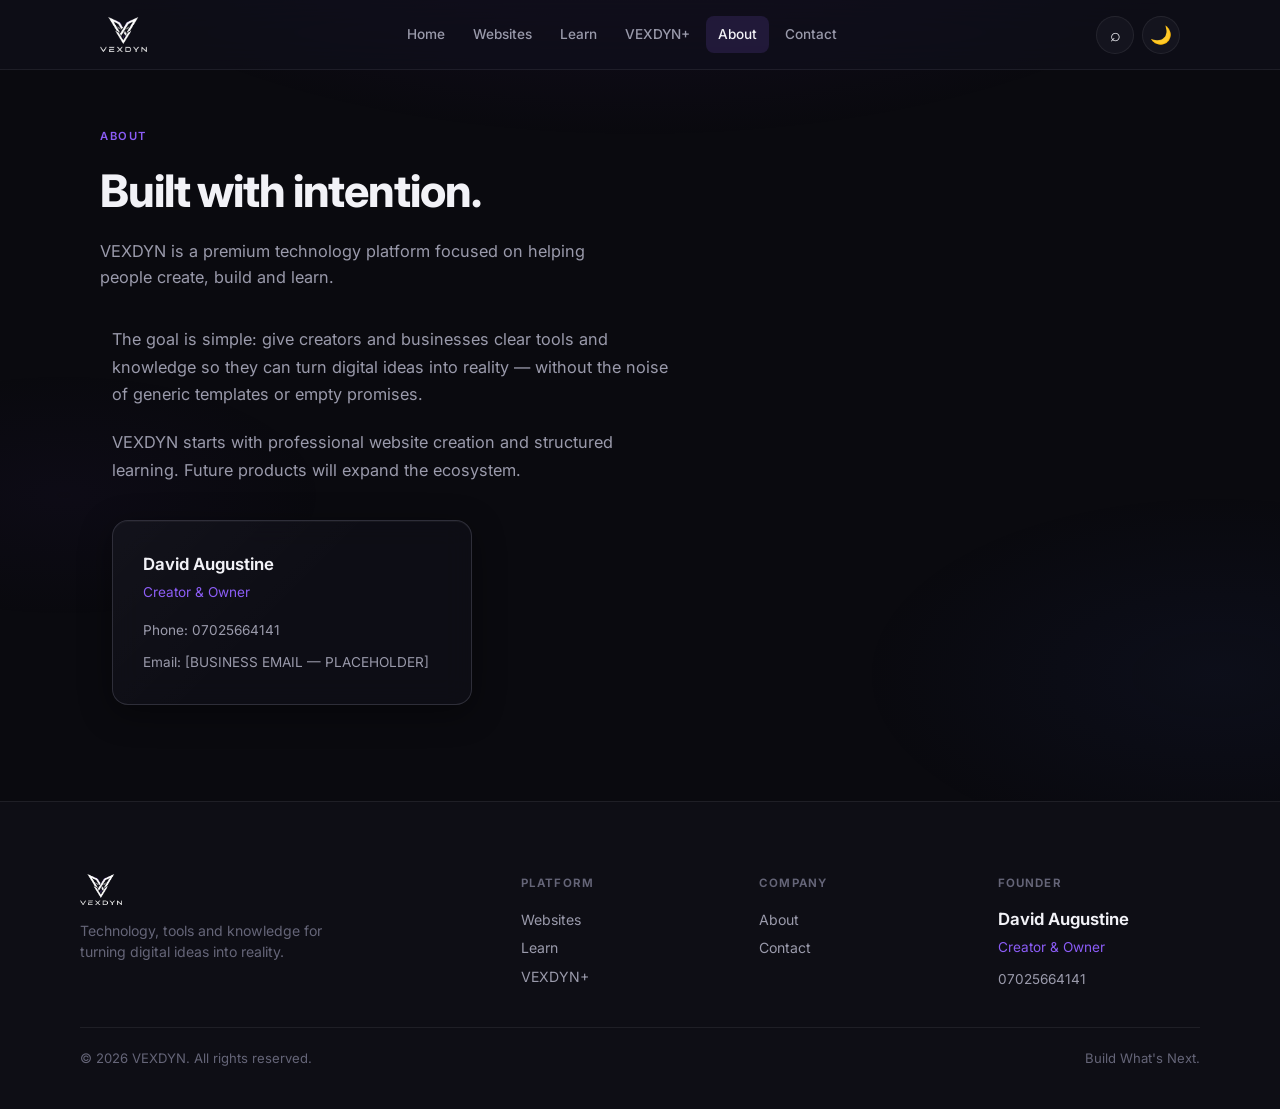
==== commit 05dadeeb: "Add files via upload" ====
--- a/about.html
+++ b/about.html
@@ -113,13 +113,6 @@
       <span>Build What's Next.</span>
     </div>
   </footer>
-  <!-- WhatsApp customer service -->
-  <a href="https://wa.me/2347025664141" class="wa-float" target="_blank" rel="noopener noreferrer" aria-label="Chat with VEXDYN on WhatsApp">
-    <svg viewBox="0 0 24 24" width="28" height="28" aria-hidden="true" fill="currentColor">
-      <path d="M17.472 14.382c-.297-.149-1.758-.867-2.03-.967-.273-.099-.471-.148-.67.15-.197.297-.767.966-.94 1.164-.173.199-.347.223-.644.075-.297-.15-1.255-.463-2.39-1.475-.883-.788-1.48-1.761-1.653-2.059-.173-.297-.018-.458.13-.606.134-.133.298-.347.446-.52.149-.174.198-.298.298-.497.099-.198.05-.371-.025-.52-.075-.149-.669-1.612-.916-2.207-.242-.579-.487-.5-.669-.51-.173-.008-.371-.01-.57-.01-.198 0-.52.074-.792.372-.272.297-1.04 1.016-1.04 2.479 0 1.462 1.065 2.875 1.213 3.074.149.198 2.096 3.2 5.077 4.487.709.306 1.262.489 1.694.625.712.227 1.36.195 1.871.118.571-.085 1.758-.719 2.006-1.413.248-.694.248-1.289.173-1.413-.074-.124-.272-.198-.57-.347m-5.421 7.403h-.004a9.87 9.87 0 01-5.031-1.378l-.361-.214-3.741.982.998-3.648-.235-.374a9.86 9.86 0 01-1.51-5.26c.001-5.45 4.436-9.884 9.888-9.884 2.64 0 5.122 1.03 6.988 2.898a9.825 9.825 0 012.893 6.994c-.003 5.45-4.435 9.884-9.885 9.884m8.413-18.297A11.815 11.815 0 0012.05 0C5.495 0 .16 5.335.157 11.892c0 2.096.547 4.142 1.588 5.945L.057 24l6.305-1.654a11.882 11.882 0 005.683 1.448h.005c6.554 0 11.89-5.335 11.893-11.893a11.821 11.821 0 00-3.48-8.413z"/>
-    </svg>
-  </a>
-
-  <script src="script.js"></script>
+<script src="script.js"></script>
 </body>
 </html>
--- a/style.css
+++ b/style.css
@@ -2158,3 +2158,512 @@
   .course-grid { gap: 24px; }
 }
 
+
+/* ========== HTML COURSE VIEW ========== */
+.course-view,
+.lesson-view {
+  animation: courseFadeIn 0.4s ease;
+}
+@keyframes courseFadeIn {
+  from { opacity: 0; transform: translateY(12px); }
+  to { opacity: 1; transform: translateY(0); }
+}
+.course-back {
+  margin-bottom: 20px;
+}
+.course-view-header {
+  padding-bottom: 24px;
+}
+.course-view-tech {
+  font-size: 0.75rem;
+  font-weight: 700;
+  letter-spacing: 0.14em;
+  text-transform: uppercase;
+}
+.course-view-title {
+  font-size: clamp(1.6rem, 3.5vw, 2.2rem);
+  font-weight: 750;
+  letter-spacing: -0.025em;
+  margin: 6px 0 8px;
+}
+.course-view-sub {
+  color: var(--text-secondary);
+  font-size: 0.98rem;
+  margin-bottom: 20px;
+}
+.course-view-progress {
+  max-width: 360px;
+}
+.course-view-pct {
+  font-size: 1.5rem;
+  font-weight: 700;
+  margin-bottom: 8px;
+}
+.course-view-bar {
+  margin-bottom: 8px;
+  height: 6px;
+}
+.course-view-status {
+  font-size: 0.72rem;
+  font-weight: 650;
+  letter-spacing: 0.1em;
+  text-transform: uppercase;
+  color: var(--text-muted);
+}
+.course-complete-banner {
+  margin-top: 18px;
+  padding: 12px 16px;
+  border-radius: var(--radius-md);
+  background: rgba(227, 79, 38, 0.12);
+  border: 1px solid rgba(227, 79, 38, 0.35);
+  color: #e34f26;
+  font-weight: 650;
+  font-size: 0.9rem;
+  letter-spacing: 0.04em;
+}
+
+.lesson-list {
+  display: flex;
+  flex-direction: column;
+  gap: 12px;
+}
+
+/* Lesson cards — must override global button { background:none; border:none } */
+button.lesson-item,
+.lesson-item {
+  display: flex !important;
+  flex-direction: column !important;
+  align-items: stretch !important;
+  gap: 8px !important;
+  width: 100% !important;
+  max-width: 100% !important;
+  box-sizing: border-box !important;
+  text-align: left !important;
+  padding: 18px 18px 16px !important;
+  margin: 0 !important;
+  background: var(--bg-card) !important;
+  border: 1px solid var(--border-metal) !important;
+  border-radius: var(--radius-lg) !important;
+  color: var(--text-primary) !important;
+  cursor: pointer !important;
+  backdrop-filter: blur(16px) !important;
+  -webkit-backdrop-filter: blur(16px) !important;
+  box-shadow: var(--shadow) !important;
+  transition: border-color 0.28s ease, transform 0.28s ease, box-shadow 0.28s ease !important;
+  font-family: inherit !important;
+  appearance: none !important;
+  -webkit-appearance: none !important;
+}
+button.lesson-item:hover,
+.lesson-item:hover {
+  border-color: color-mix(in srgb, var(--accent) 55%, var(--border-strong)) !important;
+  transform: translateY(-2px) !important;
+  box-shadow: var(--shadow-lg), 0 0 24px var(--accent-soft) !important;
+}
+button.lesson-item:active,
+.lesson-item:active {
+  transform: translateY(0) scale(0.995) !important;
+}
+button.lesson-item:focus-visible,
+.lesson-item:focus-visible {
+  outline: 2px solid var(--accent) !important;
+  outline-offset: 2px !important;
+}
+button.lesson-item.is-complete,
+.lesson-item.is-complete {
+  border-color: color-mix(in srgb, var(--accent) 35%, var(--border-metal)) !important;
+}
+
+.lesson-item-top {
+  display: flex;
+  align-items: center;
+  justify-content: space-between;
+  gap: 12px;
+  width: 100%;
+}
+.lesson-item-num {
+  display: block;
+  font-size: 0.78rem;
+  font-weight: 700;
+  letter-spacing: 0.08em;
+  color: var(--accent);
+  flex-shrink: 0;
+}
+.lesson-item-title {
+  display: block;
+  font-size: 1rem;
+  font-weight: 700;
+  letter-spacing: -0.015em;
+  line-height: 1.3;
+  color: var(--text-primary);
+}
+.lesson-item-mission {
+  display: block;
+  font-size: 0.86rem;
+  color: var(--text-secondary);
+  line-height: 1.5;
+}
+
+/* Status badges — pills, not plain text */
+.lesson-badge {
+  display: inline-flex;
+  align-items: center;
+  gap: 4px;
+  flex-shrink: 0;
+  padding: 4px 10px;
+  border-radius: 999px;
+  font-size: 0.65rem;
+  font-weight: 700;
+  letter-spacing: 0.08em;
+  text-transform: uppercase;
+  line-height: 1.2;
+  white-space: nowrap;
+  border: 1px solid transparent;
+}
+.lesson-badge-open {
+  background: var(--bg-elevated);
+  color: var(--text-muted);
+  border-color: var(--border);
+}
+.lesson-badge-done {
+  background: var(--accent-soft);
+  color: var(--accent);
+  border-color: color-mix(in srgb, var(--accent) 35%, transparent);
+}
+.lesson-badge-icon {
+  font-size: 0.72rem;
+  line-height: 1;
+}
+
+/* Theme polish — Aurora needs stronger glass contrast */
+[data-theme="aurora"] button.lesson-item,
+[data-theme="aurora"] .lesson-item {
+  background: rgba(255, 255, 255, 0.72) !important;
+  border-color: rgba(0, 0, 0, 0.08) !important;
+  box-shadow: 0 4px 20px rgba(0, 0, 0, 0.06) !important;
+}
+[data-theme="aurora"] button.lesson-item:hover,
+[data-theme="aurora"] .lesson-item:hover {
+  border-color: color-mix(in srgb, var(--accent) 40%, rgba(0,0,0,0.12)) !important;
+  box-shadow: 0 8px 28px rgba(0, 0, 0, 0.1), 0 0 20px var(--accent-soft) !important;
+}
+[data-theme="ice"] button.lesson-item,
+[data-theme="ice"] .lesson-item {
+  border-color: color-mix(in srgb, var(--accent) 25%, var(--border-metal)) !important;
+}
+[data-theme="ice"] button.lesson-item:hover,
+[data-theme="ice"] .lesson-item:hover {
+  box-shadow: var(--shadow-lg), 0 0 28px rgba(56, 189, 248, 0.18) !important;
+}
+
+/* Subtle per-lesson ambient identity on lesson page */
+.lesson-view {
+  position: relative;
+}
+.lesson-view::before {
+  content: "";
+  position: absolute;
+  pointer-events: none;
+  inset: 0;
+  z-index: 0;
+  opacity: 0.55;
+  transition: background 0.5s ease;
+}
+.lesson-view > * { position: relative; z-index: 1; }
+.lesson-view[data-lesson-ambient="1"]::before {
+  background: radial-gradient(ellipse 60% 40% at 15% 10%, var(--accent-soft), transparent 70%);
+}
+.lesson-view[data-lesson-ambient="2"]::before {
+  background: radial-gradient(ellipse 55% 38% at 85% 12%, var(--accent-soft), transparent 70%);
+}
+.lesson-view[data-lesson-ambient="3"]::before {
+  background: radial-gradient(ellipse 50% 42% at 50% 18%, var(--accent-soft), transparent 72%);
+}
+.lesson-view[data-lesson-ambient="4"]::before {
+  background: radial-gradient(ellipse 58% 36% at 80% 70%, var(--accent-soft), transparent 70%);
+}
+.lesson-view[data-lesson-ambient="5"]::before {
+  background: radial-gradient(ellipse 52% 40% at 20% 75%, var(--accent-soft), transparent 70%);
+}
+.lesson-view[data-lesson-ambient="6"]::before {
+  background: radial-gradient(ellipse 48% 44% at 70% 40%, var(--accent-soft), transparent 72%);
+}
+.lesson-view[data-lesson-ambient="7"]::before {
+  background: radial-gradient(ellipse 56% 34% at 30% 50%, var(--accent-soft), transparent 70%);
+}
+.lesson-view[data-lesson-ambient="8"]::before {
+  background: radial-gradient(ellipse 60% 38% at 55% 85%, var(--accent-soft), transparent 70%);
+}
+
+@media (max-width: 600px) {
+  button.lesson-item,
+  .lesson-item {
+    padding: 16px 14px 14px !important;
+  }
+  .lesson-item-title {
+    font-size: 0.95rem;
+  }
+  .lesson-item-mission {
+    font-size: 0.82rem;
+  }
+}
+
+/* Lesson detail */
+.lesson-view-inner {
+  max-width: 720px;
+}
+.lesson-header {
+  margin-bottom: 28px;
+}
+.lesson-num {
+  font-size: 0.72rem;
+  font-weight: 700;
+  letter-spacing: 0.14em;
+  color: #e34f26;
+}
+.lesson-title {
+  font-size: clamp(1.4rem, 3.2vw, 1.9rem);
+  font-weight: 750;
+  letter-spacing: -0.02em;
+  margin: 8px 0 10px;
+}
+.lesson-mission {
+  color: var(--text-secondary);
+  font-size: 1.02rem;
+  line-height: 1.6;
+}
+.lesson-block {
+  margin-bottom: 24px;
+}
+.lesson-block-title {
+  font-size: 0.75rem;
+  font-weight: 650;
+  letter-spacing: 0.12em;
+  text-transform: uppercase;
+  color: var(--text-muted);
+  margin-bottom: 12px;
+}
+.lesson-def {
+  margin-bottom: 14px;
+  padding: 14px 16px;
+  background: var(--bg-elevated);
+  border: 1px solid var(--border);
+  border-radius: var(--radius-md);
+}
+.lesson-def-label {
+  display: block;
+  font-size: 0.7rem;
+  font-weight: 650;
+  letter-spacing: 0.08em;
+  text-transform: uppercase;
+  color: #e34f26;
+  margin-bottom: 6px;
+}
+.lesson-def p {
+  margin: 0;
+  font-size: 0.95rem;
+  color: var(--text-secondary);
+  line-height: 1.6;
+}
+.lesson-code {
+  margin: 0;
+  padding: 16px 18px;
+  background: var(--bg-elevated);
+  border: 1px solid var(--border-metal);
+  border-radius: var(--radius-md);
+  overflow-x: auto;
+  font-family: "SF Mono", "Fira Code", "Consolas", "Courier New", monospace;
+  font-size: 0.82rem;
+  line-height: 1.55;
+  color: var(--text-primary);
+  white-space: pre;
+  -webkit-overflow-scrolling: touch;
+}
+.lesson-challenge {
+  margin: 0;
+  padding: 16px 18px;
+  background: rgba(227, 79, 38, 0.08);
+  border: 1px solid rgba(227, 79, 38, 0.22);
+  border-radius: var(--radius-md);
+  color: var(--text-secondary);
+  font-size: 0.95rem;
+  line-height: 1.6;
+}
+.lesson-actions {
+  display: flex;
+  flex-wrap: wrap;
+  gap: 10px;
+  margin-top: 28px;
+  padding-top: 20px;
+  border-top: 1px solid var(--border);
+}
+.lesson-actions .btn {
+  flex: 1 1 auto;
+  min-width: 120px;
+}
+@media (max-width: 600px) {
+  .lesson-actions .btn {
+    width: 100%;
+  }
+}
+
+/* JavaScript course accent */
+.js-code {
+  border-color: rgba(247, 223, 30, 0.35) !important;
+  box-shadow: 0 0 20px rgba(247, 223, 30, 0.08);
+}
+[data-theme="aurora"] .js-code {
+  border-color: rgba(180, 140, 0, 0.35) !important;
+}
+#jsCourseView .lesson-item:hover {
+  border-color: rgba(247, 223, 30, 0.5) !important;
+  box-shadow: var(--shadow-lg), 0 0 24px rgba(247, 223, 30, 0.15) !important;
+}
+#jsCourseView .lesson-badge-done {
+  color: #c4a000;
+  border-color: rgba(247, 223, 30, 0.4);
+  background: rgba(247, 223, 30, 0.12);
+}
+[data-theme="aurora"] #jsCourseView .lesson-badge-done {
+  color: #8a7000;
+}
+
+
+/* React course accent */
+.react-code {
+  border-color: rgba(97, 218, 251, 0.4) !important;
+  box-shadow: 0 0 20px rgba(97, 218, 251, 0.1);
+}
+#reactCourseView .lesson-item:hover {
+  border-color: rgba(97, 218, 251, 0.55) !important;
+  box-shadow: var(--shadow-lg), 0 0 24px rgba(97, 218, 251, 0.18) !important;
+}
+#reactCourseView .lesson-badge-done {
+  color: #149ECA;
+  border-color: rgba(97, 218, 251, 0.4);
+  background: rgba(97, 218, 251, 0.12);
+}
+
+/* ========== LEARN ENTRY LOADER ========== */
+.learn-entry-loader {
+  position: fixed;
+  inset: 0;
+  z-index: 10000;
+  display: flex;
+  align-items: center;
+  justify-content: center;
+  background: var(--bg-primary, #0a0a0f);
+  transition: opacity 0.65s ease, visibility 0.65s ease;
+}
+.learn-entry-loader .learn-entry-wordmark {
+  width: min(280px, 70vw);
+  height: auto;
+  opacity: 0;
+  transform: translateY(8px);
+  transition: opacity 1.4s cubic-bezier(0.16, 1, 0.3, 1), transform 1.4s cubic-bezier(0.16, 1, 0.3, 1);
+  background: transparent !important;
+}
+.learn-entry-loader.is-visible .learn-entry-wordmark {
+  opacity: 1;
+  transform: translateY(0);
+}
+.learn-entry-loader.is-done {
+  opacity: 0;
+  visibility: hidden;
+  pointer-events: none;
+}
+html.learn-entry-pending body {
+  overflow: hidden;
+}
+[data-theme="aurora"] .learn-entry-loader .learn-entry-wordmark {
+  filter: brightness(0) saturate(100%);
+  opacity: 0;
+}
+[data-theme="aurora"] .learn-entry-loader.is-visible .learn-entry-wordmark {
+  opacity: 0.88;
+}
+
+/* Learn hero wordmark */
+.learn-hero-wordmark {
+  display: block;
+  width: auto;
+  max-width: min(420px, 82vw);
+  height: auto;
+  margin: 0 auto 18px;
+  background: transparent !important;
+}
+@media (min-width: 900px) {
+  .learn-hero-wordmark {
+    max-width: min(520px, 48vw);
+  }
+}
+[data-theme="aurora"] .learn-hero-wordmark {
+  filter: brightness(0) saturate(100%);
+  opacity: 0.88;
+}
+
+/* Homepage footer contact buttons (not floating) */
+.footer-contact-actions {
+  display: flex;
+  flex-wrap: wrap;
+  gap: 12px;
+  justify-content: center;
+  max-width: var(--max-width);
+  margin: 0 auto 28px;
+  padding: 0 20px;
+}
+.footer-contact-btn {
+  min-width: 160px;
+  text-align: center;
+}
+
+/* Course-specific lesson list accents */
+#htmlCourseView .lesson-item-num { color: #e34f26 !important; }
+#htmlCourseView .lesson-item:hover {
+  border-color: rgba(227, 79, 38, 0.55) !important;
+  box-shadow: var(--shadow-lg), 0 0 24px rgba(227, 79, 38, 0.18) !important;
+}
+#htmlCourseView .lesson-badge-done {
+  color: #e34f26;
+  border-color: rgba(227, 79, 38, 0.4);
+  background: rgba(227, 79, 38, 0.12);
+}
+
+#cssCourseView .lesson-item-num { color: #1572b6 !important; }
+#cssCourseView .lesson-item:hover {
+  border-color: rgba(21, 114, 182, 0.55) !important;
+  box-shadow: var(--shadow-lg), 0 0 24px rgba(21, 114, 182, 0.18) !important;
+}
+#cssCourseView .lesson-badge-done {
+  color: #1572b6;
+  border-color: rgba(21, 114, 182, 0.4);
+  background: rgba(21, 114, 182, 0.12);
+}
+
+#jsCourseView .lesson-item-num { color: #f7df1e !important; }
+#jsCourseView .lesson-item:hover {
+  border-color: rgba(247, 223, 30, 0.5) !important;
+  box-shadow: var(--shadow-lg), 0 0 24px rgba(247, 223, 30, 0.15) !important;
+}
+
+#reactCourseView .lesson-item-num { color: #61dafb !important; }
+#reactCourseView .lesson-item:hover {
+  border-color: rgba(97, 218, 251, 0.55) !important;
+  box-shadow: var(--shadow-lg), 0 0 24px rgba(97, 218, 251, 0.18) !important;
+}
+
+/* Course identity chip on lesson pages */
+.lesson-course-chip {
+  display: inline-flex;
+  align-items: center;
+  gap: 8px;
+  font-size: 0.72rem;
+  font-weight: 700;
+  letter-spacing: 0.12em;
+  text-transform: uppercase;
+  margin-bottom: 10px;
+}
+.lesson-course-chip svg {
+  width: 18px;
+  height: 18px;
+}
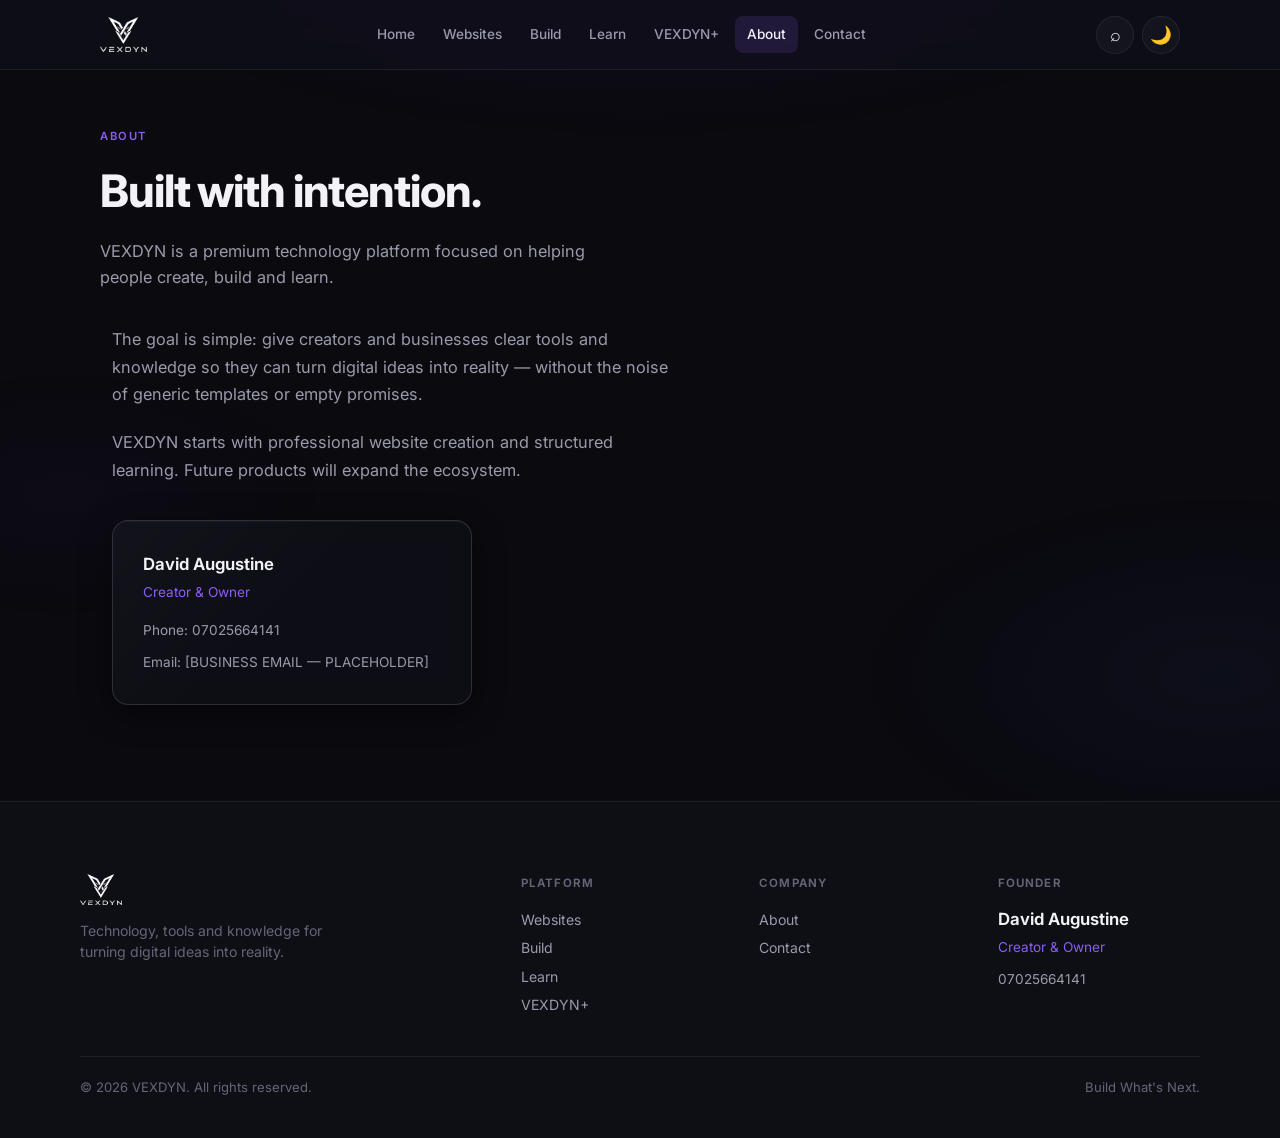
==== commit 85c07ea7: "Add files via upload" ====
--- a/about.html
+++ b/about.html
@@ -28,6 +28,7 @@
       <nav class="nav-desktop" aria-label="Main">
         <a href="index.html">Home</a>
         <a href="websites.html">Websites</a>
+        <a href="build.html">Build</a>
         <a href="learn.html">Learn</a>
         <a href="plus.html">VEXDYN+</a>
         <a href="about.html" class="active">About</a>
@@ -50,6 +51,7 @@
   <nav class="nav-mobile" id="navMobile">
     <a href="index.html">Home</a>
     <a href="websites.html">Websites</a>
+    <a href="build.html">Build</a>
     <a href="learn.html">Learn</a>
     <a href="plus.html">VEXDYN+</a>
     <a href="about.html" class="active">About</a>
@@ -91,6 +93,7 @@
       <div class="footer-col">
         <h4>Platform</h4>
         <a href="websites.html">Websites</a>
+        <a href="build.html">Build</a>
         <a href="learn.html">Learn</a>
         <a href="plus.html">VEXDYN+</a>
       </div>
--- a/style.css
+++ b/style.css
@@ -52,35 +52,35 @@
 
 /* ========== AURORA ========== */
 [data-theme="aurora"] {
-  --bg-deep: #f4f3ef;
-  --bg-primary: #f7f6f2;
-  --bg-secondary: #eeede8;
-  --bg-elevated: #e6e5e0;
-  --bg-card: rgba(255, 255, 255, 0.7);
-  --bg-glass: rgba(255, 255, 255, 0.55);
-  --border: rgba(0, 0, 0, 0.06);
-  --border-strong: rgba(0, 0, 0, 0.1);
-  --border-metal: rgba(100, 100, 130, 0.2);
-  --text-primary: #18181f;
-  --text-secondary: #4a4a58;
-  --text-muted: #78788a;
-  --accent: #7c3aed;
-  --accent-soft: rgba(124, 58, 237, 0.1);
-  --accent-glow: rgba(124, 58, 237, 0.22);
-  --highlight: #6d28d9;
-  --silver: rgba(90, 90, 120, 0.35);
-  --shadow: 0 8px 28px rgba(0, 0, 0, 0.06);
-  --shadow-lg: 0 20px 50px rgba(0, 0, 0, 0.08);
-  --particle: rgba(124, 58, 237, 0.3);
-  --loader-bg: #efece6;
+  --bg-deep: #f0eee8;
+  --bg-primary: #f4f2ec;
+  --bg-secondary: #ebe8e1;
+  --bg-elevated: #e4e0d8;
+  --bg-card: rgba(255, 255, 255, 0.82);
+  --bg-glass: rgba(255, 255, 255, 0.72);
+  --border: rgba(30, 28, 40, 0.14);
+  --border-strong: rgba(30, 28, 40, 0.22);
+  --border-metal: rgba(50, 48, 65, 0.28);
+  --text-primary: #1a1920;
+  --text-secondary: #4a4854;
+  --text-muted: #6a6774;
+  --accent: #5b21b6;
+  --accent-soft: rgba(91, 33, 182, 0.08);
+  --accent-glow: rgba(91, 33, 182, 0.12);
+  --highlight: #4c1d95;
+  --silver: rgba(60, 58, 75, 0.2);
+  --shadow: 0 10px 32px rgba(30, 25, 40, 0.08);
+  --shadow-lg: 0 20px 48px rgba(30, 25, 40, 0.12);
+  --particle: rgba(91, 33, 182, 0.1);
+  --loader-bg: #f4f2ec;
   --gradient-atm:
-    radial-gradient(ellipse 90% 55% at 50% -15%, rgba(180, 160, 220, 0.18), transparent 55%),
-    radial-gradient(ellipse 55% 40% at 95% 75%, rgba(160, 190, 230, 0.12), transparent 50%),
-    radial-gradient(ellipse 45% 30% at 5% 55%, rgba(200, 180, 220, 0.1), transparent 45%);
-  --wave-dark-1: rgba(90, 95, 120, 0.22);
-  --wave-dark-2: rgba(120, 125, 145, 0.10);
-  --wave-bright-1: rgba(60, 65, 90, 0.18);
-  --wave-bright-2: rgba(45, 50, 65, 0.08);
+    radial-gradient(ellipse 90% 55% at 50% -15%, rgba(130, 120, 170, 0.07), transparent 55%),
+    radial-gradient(ellipse 55% 40% at 95% 75%, rgba(110, 140, 180, 0.05), transparent 50%),
+    radial-gradient(ellipse 45% 30% at 5% 55%, rgba(150, 135, 170, 0.04), transparent 45%);
+  --wave-dark-1: rgba(70, 75, 100, 0.1);
+  --wave-dark-2: rgba(100, 105, 125, 0.05);
+  --wave-bright-1: rgba(50, 55, 80, 0.08);
+  --wave-bright-2: rgba(40, 45, 60, 0.04);
 }
 
 /* ========== ICE ========== */
@@ -2546,41 +2546,70 @@
 
 /* ========== LEARN ENTRY LOADER ========== */
 .learn-entry-loader {
-  position: fixed;
-  inset: 0;
-  z-index: 10000;
-  display: flex;
-  align-items: center;
-  justify-content: center;
-  background: var(--bg-primary, #0a0a0f);
-  transition: opacity 0.65s ease, visibility 0.65s ease;
+  position: fixed !important;
+  top: 0 !important;
+  left: 0 !important;
+  right: 0 !important;
+  bottom: 0 !important;
+  width: 100vw !important;
+  height: 100vh !important;
+  min-width: 100vw !important;
+  min-height: 100vh !important;
+  margin: 0 !important;
+  padding: 0 !important;
+  border: none !important;
+  border-radius: 0 !important;
+  box-shadow: none !important;
+  z-index: 100000 !important;
+  display: flex !important;
+  align-items: center !important;
+  justify-content: center !important;
+  background: var(--bg-primary, #0a0a0f) !important;
+  transition: opacity 0.55s ease, visibility 0.55s ease;
 }
 .learn-entry-loader .learn-entry-wordmark {
-  width: min(280px, 70vw);
+  display: block;
+  width: min(300px, 72vw);
+  max-width: 300px;
   height: auto;
+  margin: 0;
+  padding: 0;
+  border: none !important;
+  border-radius: 0 !important;
+  box-shadow: none !important;
+  background: transparent !important;
+  background-color: transparent !important;
   opacity: 0;
-  transform: translateY(8px);
-  transition: opacity 1.4s cubic-bezier(0.16, 1, 0.3, 1), transform 1.4s cubic-bezier(0.16, 1, 0.3, 1);
-  background: transparent !important;
+  transform: scale(0.96);
+  transition: opacity 0.85s cubic-bezier(0.16, 1, 0.3, 1),
+              transform 0.85s cubic-bezier(0.16, 1, 0.3, 1);
+  object-fit: contain;
+  image-rendering: auto;
 }
 .learn-entry-loader.is-visible .learn-entry-wordmark {
   opacity: 1;
-  transform: translateY(0);
+  transform: scale(1);
 }
 .learn-entry-loader.is-done {
-  opacity: 0;
-  visibility: hidden;
-  pointer-events: none;
-}
+  opacity: 0 !important;
+  visibility: hidden !important;
+  pointer-events: none !important;
+}
+html.learn-entry-pending,
 html.learn-entry-pending body {
-  overflow: hidden;
+  overflow: hidden !important;
+}
+/* Aurora: dark wordmark on light loader, no blur/box */
+[data-theme="aurora"] .learn-entry-loader {
+  background: #f4f2ec !important;
 }
 [data-theme="aurora"] .learn-entry-loader .learn-entry-wordmark {
   filter: brightness(0) saturate(100%);
   opacity: 0;
 }
 [data-theme="aurora"] .learn-entry-loader.is-visible .learn-entry-wordmark {
-  opacity: 0.88;
+  opacity: 0.9;
+  filter: brightness(0) saturate(100%);
 }
 
 /* Learn hero wordmark */
@@ -2599,7 +2628,8 @@
 }
 [data-theme="aurora"] .learn-hero-wordmark {
   filter: brightness(0) saturate(100%);
-  opacity: 0.88;
+  opacity: 0.9;
+  image-rendering: auto;
 }
 
 /* Homepage footer contact buttons (not floating) */
@@ -2667,3 +2697,723 @@
   width: 18px;
   height: 18px;
 }
+
+
+/* Learn entry loader safety */
+.learn-entry-loader {
+  position: fixed;
+  inset: 0;
+  z-index: 10000;
+  display: flex;
+  align-items: center;
+  justify-content: center;
+  background: var(--bg-primary, #0a0a0f);
+  transition: opacity 0.65s ease, visibility 0.65s ease;
+}
+.learn-entry-loader.is-done {
+  opacity: 0 !important;
+  visibility: hidden !important;
+  pointer-events: none !important;
+}
+
+/* Footer contact left aligned */
+.footer-contact-actions {
+  display: flex;
+  flex-wrap: wrap;
+  gap: 12px;
+  justify-content: flex-start;
+  max-width: var(--max-width, 1120px);
+  margin: 0 auto 28px;
+  padding: 0 20px;
+}
+.footer-contact-btn {
+  display: inline-flex;
+  align-items: center;
+  justify-content: center;
+  gap: 8px;
+  min-width: 160px;
+}
+.footer-contact-btn .wa-icon {
+  flex-shrink: 0;
+}
+
+/* Course logos in course headers */
+.course-view-logo-row {
+  display: flex;
+  align-items: center;
+  gap: 12px;
+  margin-bottom: 8px;
+}
+.course-view-logo {
+  display: inline-flex;
+  line-height: 0;
+}
+.course-view-logo svg {
+  display: block;
+  width: 40px;
+  height: 40px;
+}
+
+
+/* ========== AURORA GLASS DEPTH ========== */
+[data-theme="aurora"] .course-card,
+[data-theme="aurora"] .lesson-item,
+[data-theme="aurora"] .stat-card,
+[data-theme="aurora"] .path-node,
+[data-theme="aurora"] .journey-card,
+[data-theme="aurora"] .course-view-header,
+[data-theme="aurora"] .lesson-block,
+[data-theme="aurora"] .learn-hero-inner {
+  background: rgba(255, 255, 255, 0.45) !important;
+  backdrop-filter: blur(14px) saturate(1.1);
+  -webkit-backdrop-filter: blur(14px) saturate(1.1);
+  border: 1px solid rgba(40, 35, 50, 0.12) !important;
+  box-shadow:
+    0 8px 28px rgba(30, 25, 40, 0.07),
+    inset 0 1px 0 rgba(255, 255, 255, 0.65) !important;
+}
+[data-theme="aurora"] .course-card:hover,
+[data-theme="aurora"] .lesson-item:hover {
+  background: rgba(255, 255, 255, 0.55) !important;
+  border-color: rgba(40, 35, 50, 0.18) !important;
+  box-shadow:
+    0 14px 36px rgba(30, 25, 40, 0.1),
+    inset 0 1px 0 rgba(255, 255, 255, 0.75) !important;
+}
+[data-theme="aurora"] .course-progress-bar,
+[data-theme="aurora"] .course-view-bar {
+  background: rgba(40, 35, 50, 0.08) !important;
+}
+[data-theme="aurora"] body {
+  background-color: var(--bg-primary);
+}
+
+
+/* ========== Aurora glass depth + brightness control ========== */
+[data-theme="aurora"] .course-card,
+[data-theme="aurora"] .lesson-item,
+[data-theme="aurora"] .path-card,
+[data-theme="aurora"] .journey-stat,
+[data-theme="aurora"] .learn-hero-inner,
+[data-theme="aurora"] .course-view-header,
+[data-theme="aurora"] .lesson-view-inner,
+[data-theme="aurora"] .site-header {
+  background: var(--bg-card);
+  border-color: var(--border-strong);
+  box-shadow: var(--shadow), inset 0 1px 0 rgba(255, 255, 255, 0.55);
+  backdrop-filter: blur(14px) saturate(1.05);
+  -webkit-backdrop-filter: blur(14px) saturate(1.05);
+}
+
+[data-theme="aurora"] .course-card:hover,
+[data-theme="aurora"] .lesson-item:hover {
+  box-shadow: var(--shadow-lg), inset 0 1px 0 rgba(255, 255, 255, 0.65);
+  border-color: var(--border-metal);
+}
+
+[data-theme="aurora"] .lesson-code,
+[data-theme="aurora"] .js-code,
+[data-theme="aurora"] .react-code {
+  background: rgba(35, 34, 42, 0.92);
+  border-color: rgba(40, 35, 50, 0.2);
+}
+
+[data-theme="aurora"] .btn-primary {
+  box-shadow: 0 4px 16px rgba(91, 33, 182, 0.18);
+}
+
+[data-theme="aurora"] .learn-entry-loader {
+  background: var(--loader-bg);
+}
+
+/* Soften aggressive glows in Aurora */
+[data-theme="aurora"] .course-card-accent,
+[data-theme="aurora"] .hero-wave-1,
+[data-theme="aurora"] .hero-wave-2 {
+  opacity: 0.55;
+}
+
+[data-theme="aurora"] .course-progress-fill {
+  box-shadow: none;
+}
+
+
+/* ========== CRITICAL AURORA GLASS (final override) ========== */
+[data-theme="aurora"] body {
+  background-color: #e6e2da !important;
+}
+[data-theme="aurora"] .course-card,
+[data-theme="aurora"] .lesson-item,
+[data-theme="aurora"] .stat-card,
+[data-theme="aurora"] .path-node,
+[data-theme="aurora"] .journey-stat,
+[data-theme="aurora"] .journey-card,
+[data-theme="aurora"] .course-view-header,
+[data-theme="aurora"] .lesson-block,
+[data-theme="aurora"] .lesson-view-inner,
+[data-theme="aurora"] .learn-hero-inner,
+[data-theme="aurora"] .course-toolbar,
+[data-theme="aurora"] .site-header {
+  background: rgba(255, 255, 255, 0.78) !important;
+  border: 1px solid rgba(35, 30, 45, 0.22) !important;
+  box-shadow:
+    0 10px 32px rgba(30, 25, 40, 0.1),
+    0 1px 0 rgba(255, 255, 255, 0.9) inset !important;
+  backdrop-filter: blur(16px) saturate(1.08) !important;
+  -webkit-backdrop-filter: blur(16px) saturate(1.08) !important;
+}
+[data-theme="aurora"] .course-card:hover,
+[data-theme="aurora"] .lesson-item:hover {
+  background: rgba(255, 255, 255, 0.88) !important;
+  border-color: rgba(35, 30, 45, 0.32) !important;
+  box-shadow:
+    0 16px 40px rgba(30, 25, 40, 0.14),
+    0 1px 0 rgba(255, 255, 255, 1) inset !important;
+}
+[data-theme="aurora"] .course-progress-bar,
+[data-theme="aurora"] .course-view-bar {
+  background: rgba(35, 30, 45, 0.12) !important;
+  border: 1px solid rgba(35, 30, 45, 0.08);
+}
+[data-theme="aurora"] .section-label,
+[data-theme="aurora"] .text-muted {
+  color: #5c5966 !important;
+}
+
+
+/* ========== LEARN ENTRY LOADER (FIXED) ========== */
+.learn-entry-loader {
+  position: fixed !important;
+  inset: 0 !important;
+  width: 100vw !important;
+  height: 100vh !important;
+  max-width: none !important;
+  max-height: none !important;
+  z-index: 10000 !important;
+  display: flex !important;
+  align-items: center !important;
+  justify-content: center !important;
+  margin: 0 !important;
+  padding: 0 !important;
+  border: none !important;
+  border-radius: 0 !important;
+  box-shadow: none !important;
+  background: var(--bg-primary, #0a0a0f) !important;
+  transition: opacity 0.55s ease, visibility 0.55s ease !important;
+}
+.learn-entry-loader .learn-entry-wordmark {
+  display: block !important;
+  width: min(280px, 72vw) !important;
+  max-width: min(280px, 72vw) !important;
+  height: auto !important;
+  margin: 0 !important;
+  padding: 0 !important;
+  border: none !important;
+  border-radius: 0 !important;
+  box-shadow: none !important;
+  background: transparent !important;
+  background-color: transparent !important;
+  opacity: 0;
+  transform: scale(0.96);
+  filter: none !important;
+  transition: opacity 0.85s cubic-bezier(0.16, 1, 0.3, 1),
+              transform 0.85s cubic-bezier(0.16, 1, 0.3, 1) !important;
+}
+.learn-entry-loader.is-visible .learn-entry-wordmark {
+  opacity: 1 !important;
+  transform: scale(1) !important;
+  filter: none !important;
+}
+.learn-entry-loader.is-done {
+  opacity: 0 !important;
+  visibility: hidden !important;
+  pointer-events: none !important;
+}
+html.learn-entry-pending,
+html.learn-entry-pending body {
+  overflow: hidden !important;
+}
+/* Aurora: invert wordmark for light bg — crisp, no pixelation filters */
+[data-theme="aurora"] .learn-entry-loader {
+  background: #f4f2ec !important;
+}
+[data-theme="aurora"] .learn-entry-loader .learn-entry-wordmark {
+  filter: brightness(0) saturate(100%) !important;
+  opacity: 0;
+}
+[data-theme="aurora"] .learn-entry-loader.is-visible .learn-entry-wordmark {
+  opacity: 0.9 !important;
+  filter: brightness(0) saturate(100%) !important;
+}
+[data-theme="aurora"] .learn-hero-wordmark {
+  filter: brightness(0) saturate(100%) !important;
+  opacity: 0.9;
+  image-rendering: auto;
+}
+
+/* Aurora course logos — full brand color, no grayscale */
+[data-theme="aurora"] .course-logo svg,
+[data-theme="aurora"] .course-logo svg *,
+[data-theme="aurora"] .path-logo svg,
+[data-theme="aurora"] .path-logo svg *,
+[data-theme="aurora"] .course-view-logo svg,
+[data-theme="aurora"] .course-view-logo svg * {
+  filter: none !important;
+  opacity: 1 !important;
+}
+[data-theme="aurora"] .course-card,
+[data-theme="aurora"] .lesson-item,
+[data-theme="aurora"] .stat-card,
+[data-theme="aurora"] .path-node,
+[data-theme="aurora"] .journey-stat,
+[data-theme="aurora"] .course-view-header,
+[data-theme="aurora"] .lesson-block,
+[data-theme="aurora"] .lesson-view-inner,
+[data-theme="aurora"] .learn-hero-inner,
+[data-theme="aurora"] .course-toolbar {
+  background: rgba(255, 255, 255, 0.88) !important;
+  border: 1px solid rgba(30, 28, 40, 0.18) !important;
+  box-shadow: 0 12px 36px rgba(30, 25, 40, 0.09), inset 0 1px 0 rgba(255,255,255,0.95) !important;
+  backdrop-filter: blur(18px) !important;
+  -webkit-backdrop-filter: blur(18px) !important;
+}
+[data-theme="aurora"] body {
+  background-color: #f4f2ec !important;
+}
+
+
+/* Course logos: full brand color in all themes */
+.course-logo svg,
+.course-view-logo svg,
+.path-logo svg {
+  filter: none !important;
+  opacity: 1 !important;
+}
+[data-theme="aurora"] .course-logo svg,
+[data-theme="aurora"] .course-view-logo svg,
+[data-theme="aurora"] .path-logo svg {
+  filter: none !important;
+  opacity: 1 !important;
+}
+
+/* Aurora: bright pearl, stronger glass separation */
+[data-theme="aurora"] {
+  --bg-deep: #f2f0ea !important;
+  --bg-primary: #f7f5f0 !important;
+  --bg-secondary: #efece6 !important;
+  --bg-elevated: #e8e4dc !important;
+  --bg-card: rgba(255, 255, 255, 0.88) !important;
+  --bg-glass: rgba(255, 255, 255, 0.78) !important;
+  --border: rgba(30, 28, 40, 0.16) !important;
+  --border-strong: rgba(30, 28, 40, 0.26) !important;
+  --border-metal: rgba(45, 42, 60, 0.32) !important;
+  --shadow: 0 10px 32px rgba(30, 25, 40, 0.09) !important;
+  --shadow-lg: 0 20px 48px rgba(30, 25, 40, 0.13) !important;
+}
+[data-theme="aurora"] body {
+  background-color: #f7f5f0 !important;
+}
+[data-theme="aurora"] .course-card,
+[data-theme="aurora"] .lesson-item,
+[data-theme="aurora"] .stat-card,
+[data-theme="aurora"] .path-node,
+[data-theme="aurora"] .journey-stat,
+[data-theme="aurora"] .course-view-header,
+[data-theme="aurora"] .lesson-block,
+[data-theme="aurora"] .lesson-view-inner,
+[data-theme="aurora"] .learn-hero-inner,
+[data-theme="aurora"] .course-toolbar,
+[data-theme="aurora"] .site-header {
+  background: rgba(255, 255, 255, 0.9) !important;
+  border: 1px solid rgba(30, 28, 40, 0.2) !important;
+  box-shadow: 0 12px 36px rgba(30, 25, 40, 0.1), inset 0 1px 0 rgba(255,255,255,0.95) !important;
+  backdrop-filter: blur(18px) !important;
+  -webkit-backdrop-filter: blur(18px) !important;
+}
+
+/* ========== VEXDYN BUILD ========== */
+.build-main { padding-bottom: 80px; }
+.build-hero-inner { text-align: center; max-width: 720px; margin: 0 auto 36px; }
+.build-hero-title {
+  font-size: clamp(1.75rem, 4vw, 2.75rem);
+  font-weight: 800;
+  letter-spacing: -0.02em;
+  line-height: 1.15;
+  margin: 12px 0 16px;
+}
+.build-hero-sub {
+  color: var(--text-secondary);
+  font-size: 1.05rem;
+  line-height: 1.55;
+}
+.build-path-grid {
+  display: grid;
+  grid-template-columns: 1fr;
+  gap: 18px;
+  max-width: 900px;
+  margin: 0 auto;
+}
+@media (min-width: 720px) {
+  .build-path-grid { grid-template-columns: 1fr 1fr; }
+}
+.build-path-card {
+  text-align: left;
+  padding: 28px 24px;
+  border-radius: 18px;
+  background: var(--bg-card);
+  border: 1px solid var(--border-strong);
+  box-shadow: var(--shadow);
+  backdrop-filter: blur(16px);
+  -webkit-backdrop-filter: blur(16px);
+  color: var(--text-primary);
+  transition: transform 0.35s ease, border-color 0.35s ease, box-shadow 0.35s ease;
+  cursor: pointer;
+  display: flex;
+  flex-direction: column;
+  gap: 10px;
+}
+.build-path-card:hover {
+  transform: translateY(-4px);
+  border-color: var(--border-metal);
+  box-shadow: var(--shadow-lg);
+}
+.build-path-icon {
+  width: 56px;
+  height: 56px;
+  display: flex;
+  align-items: center;
+  justify-content: center;
+  border-radius: 14px;
+  background: var(--accent-soft);
+  color: var(--accent);
+}
+.path-for-me .build-path-icon { color: #c4a35a; background: rgba(196, 163, 90, 0.12); }
+.path-yourself .build-path-icon { color: #61dafb; background: rgba(97, 218, 251, 0.1); }
+.build-path-title { font-weight: 800; font-size: 1.15rem; letter-spacing: 0.04em; }
+.build-path-desc { color: var(--text-secondary); font-size: 0.95rem; line-height: 1.45; }
+.build-path-cta { margin-top: 8px; font-weight: 700; font-size: 0.85rem; letter-spacing: 0.06em; color: var(--accent); }
+
+.build-stage-head { text-align: center; max-width: 640px; margin: 0 auto 28px; }
+.build-stage-title { font-size: clamp(1.4rem, 3vw, 2rem); font-weight: 800; margin: 8px 0 10px; }
+.build-stage-sub { color: var(--text-secondary); }
+.build-back { margin-bottom: 20px; }
+.build-selected-count {
+  margin-top: 14px;
+  font-size: 0.75rem;
+  font-weight: 700;
+  letter-spacing: 0.1em;
+  color: var(--accent);
+}
+
+/* Animated category lanes */
+.build-lanes {
+  display: flex;
+  flex-direction: column;
+  gap: 16px;
+  overflow: hidden;
+  max-width: 100%;
+  mask-image: linear-gradient(90deg, transparent, #000 6%, #000 94%, transparent);
+  -webkit-mask-image: linear-gradient(90deg, transparent, #000 6%, #000 94%, transparent);
+}
+.build-lane {
+  overflow: hidden;
+  width: 100%;
+}
+.build-lane-track {
+  display: flex;
+  gap: 14px;
+  width: max-content;
+  will-change: transform;
+}
+.build-lane-left .build-lane-track {
+  animation: buildLaneLeft 48s linear infinite;
+}
+.build-lane-right .build-lane-track {
+  animation: buildLaneRight 52s linear infinite;
+}
+.build-lanes.is-paused .build-lane-track {
+  animation-play-state: paused;
+}
+@keyframes buildLaneLeft {
+  from { transform: translateX(0); }
+  to { transform: translateX(-50%); }
+}
+@keyframes buildLaneRight {
+  from { transform: translateX(-50%); }
+  to { transform: translateX(0); }
+}
+@media (prefers-reduced-motion: reduce) {
+  .build-lane-left .build-lane-track,
+  .build-lane-right .build-lane-track {
+    animation: none;
+    transform: none;
+    flex-wrap: wrap;
+    width: 100%;
+    justify-content: center;
+  }
+}
+
+.build-cat-card {
+  flex: 0 0 auto;
+  width: min(220px, 70vw);
+  padding: 18px 16px;
+  border-radius: 16px;
+  background: var(--bg-card);
+  border: 1px solid var(--border-strong);
+  box-shadow: var(--shadow);
+  backdrop-filter: blur(14px);
+  -webkit-backdrop-filter: blur(14px);
+  color: var(--text-primary);
+  text-align: left;
+  cursor: pointer;
+  transition: transform 0.3s ease, border-color 0.3s ease, box-shadow 0.3s ease;
+  display: flex;
+  flex-direction: column;
+  gap: 6px;
+}
+.build-cat-card:hover {
+  transform: translateY(-3px) scale(1.02);
+  border-color: var(--border-metal);
+  box-shadow: var(--shadow-lg);
+}
+.build-cat-card.is-selected {
+  border-color: var(--accent);
+  box-shadow: var(--shadow-lg), 0 0 0 1px var(--accent);
+  transform: translateY(-3px) scale(1.03);
+}
+.build-cat-icon { font-size: 1.5rem; line-height: 1; }
+.build-cat-name { font-weight: 800; font-size: 0.95rem; letter-spacing: 0.03em; }
+.build-cat-desc { font-size: 0.78rem; color: var(--text-secondary); line-height: 1.35; }
+.build-cat-check {
+  margin-top: 6px;
+  font-size: 0.68rem;
+  font-weight: 800;
+  letter-spacing: 0.08em;
+  color: var(--accent);
+}
+.build-stage-actions { text-align: center; margin-top: 28px; }
+
+/* Form */
+.build-form-layout {
+  display: grid;
+  gap: 24px;
+  max-width: 1040px;
+  margin: 0 auto;
+}
+@media (min-width: 900px) {
+  .build-form-layout { grid-template-columns: 240px 1fr; align-items: start; }
+}
+.build-form-side {
+  display: flex;
+  flex-direction: column;
+  gap: 16px;
+}
+.build-progress-steps {
+  display: flex;
+  flex-direction: column;
+  gap: 6px;
+  padding: 16px;
+  border-radius: 16px;
+  background: var(--bg-card);
+  border: 1px solid var(--border);
+  backdrop-filter: blur(14px);
+}
+.build-step {
+  text-align: left;
+  padding: 10px 12px;
+  border-radius: 10px;
+  color: var(--text-secondary);
+  font-size: 0.82rem;
+  font-weight: 600;
+  letter-spacing: 0.04em;
+  border: 1px solid transparent;
+}
+.build-step span {
+  display: inline-block;
+  min-width: 1.5em;
+  color: var(--text-muted);
+  margin-right: 6px;
+}
+.build-step.is-active {
+  color: var(--text-primary);
+  border-color: var(--border-strong);
+  background: var(--accent-soft);
+}
+.build-step.is-active span { color: var(--accent); }
+.build-step.is-done { color: var(--text-primary); opacity: 0.85; }
+.build-summary-panel {
+  padding: 16px;
+  border-radius: 16px;
+  background: var(--bg-card);
+  border: 1px solid var(--border);
+  backdrop-filter: blur(14px);
+}
+.build-summary-label {
+  font-size: 0.7rem;
+  font-weight: 800;
+  letter-spacing: 0.12em;
+  color: var(--text-muted);
+  margin-bottom: 10px;
+}
+.build-summary-types { display: flex; flex-wrap: wrap; gap: 8px; margin-bottom: 12px; }
+.build-summary-chip {
+  font-size: 0.78rem;
+  padding: 6px 10px;
+  border-radius: 999px;
+  border: 1px solid var(--border-strong);
+  background: var(--bg-elevated);
+}
+
+.build-form-main {
+  padding: 24px;
+  border-radius: 18px;
+  background: var(--bg-card);
+  border: 1px solid var(--border-strong);
+  box-shadow: var(--shadow);
+  backdrop-filter: blur(16px);
+}
+.build-panel-title {
+  font-size: 1.25rem;
+  font-weight: 800;
+  margin-bottom: 6px;
+}
+.build-panel-title span { color: var(--accent); margin-right: 8px; }
+.build-panel-sub { color: var(--text-secondary); margin-bottom: 22px; }
+.build-field { display: block; margin-bottom: 16px; }
+.build-field-label {
+  display: block;
+  font-size: 0.72rem;
+  font-weight: 800;
+  letter-spacing: 0.1em;
+  color: var(--text-muted);
+  margin-bottom: 8px;
+}
+.build-field input,
+.build-field textarea {
+  width: 100%;
+  padding: 14px 16px;
+  border-radius: 12px;
+  border: 1px solid var(--border-strong);
+  background: var(--bg-elevated);
+  color: var(--text-primary);
+  font: inherit;
+  outline: none;
+  transition: border-color 0.25s ease, box-shadow 0.25s ease;
+}
+.build-field input:focus,
+.build-field textarea:focus {
+  border-color: var(--accent);
+  box-shadow: 0 0 0 3px var(--accent-soft);
+}
+.build-field-error {
+  display: block;
+  margin-top: 6px;
+  font-size: 0.8rem;
+  color: #e34f26;
+}
+.build-chip-select, .build-chip-list {
+  display: flex;
+  flex-wrap: wrap;
+  gap: 8px;
+  margin-bottom: 12px;
+}
+.build-chip {
+  padding: 10px 14px;
+  border-radius: 999px;
+  border: 1px solid var(--border-strong);
+  background: var(--bg-elevated);
+  color: var(--text-secondary);
+  font-size: 0.82rem;
+  font-weight: 600;
+  cursor: pointer;
+  transition: border-color 0.25s ease, background 0.25s ease, transform 0.25s ease;
+}
+.build-chip.is-selected,
+button.build-chip.is-selected {
+  border-color: var(--accent);
+  color: var(--text-primary);
+  background: var(--accent-soft);
+  transform: translateY(-1px);
+}
+.build-nav-row {
+  display: flex;
+  flex-wrap: wrap;
+  gap: 12px;
+  margin-top: 22px;
+}
+.build-review-row {
+  display: flex;
+  justify-content: space-between;
+  gap: 16px;
+  align-items: flex-start;
+  padding: 14px 0;
+  border-bottom: 1px solid var(--border);
+}
+.build-review-label {
+  display: block;
+  font-size: 0.7rem;
+  font-weight: 800;
+  letter-spacing: 0.1em;
+  color: var(--text-muted);
+  margin-bottom: 4px;
+}
+.build-review-value {
+  color: var(--text-primary);
+  font-size: 0.95rem;
+  line-height: 1.4;
+  white-space: pre-wrap;
+}
+.build-confirm { text-align: center; padding: 20px 8px; }
+.build-confirm-check {
+  width: 64px;
+  height: 64px;
+  margin: 0 auto 16px;
+  border-radius: 50%;
+  display: flex;
+  align-items: center;
+  justify-content: center;
+  font-size: 1.6rem;
+  background: var(--accent-soft);
+  color: var(--accent);
+  border: 1px solid var(--border-strong);
+}
+.build-confirm-title { font-size: 1.4rem; font-weight: 800; margin-bottom: 8px; }
+.build-confirm-sub { color: var(--text-secondary); margin-bottom: 12px; }
+.build-confirm-id { margin-bottom: 8px; }
+.build-confirm-note { font-size: 0.85rem; color: var(--text-muted); max-width: 420px; margin: 0 auto 20px; }
+
+.build-yourself { text-align: center; max-width: 640px; margin: 0 auto; }
+.build-coming-soon {
+  margin-top: 28px;
+  padding: 32px 24px;
+  border-radius: 18px;
+  background: var(--bg-card);
+  border: 1px solid var(--border-strong);
+  box-shadow: var(--shadow-lg);
+  backdrop-filter: blur(16px);
+}
+.build-coming-badge {
+  display: inline-block;
+  font-size: 0.72rem;
+  font-weight: 800;
+  letter-spacing: 0.14em;
+  color: var(--accent);
+  margin-bottom: 10px;
+}
+.build-coming-status {
+  font-size: 0.85rem;
+  font-weight: 800;
+  letter-spacing: 0.12em;
+  color: var(--text-muted);
+  margin: 10px 0 14px;
+}
+
+[data-theme="aurora"] .build-path-card,
+[data-theme="aurora"] .build-cat-card,
+[data-theme="aurora"] .build-form-main,
+[data-theme="aurora"] .build-progress-steps,
+[data-theme="aurora"] .build-summary-panel,
+[data-theme="aurora"] .build-coming-soon {
+  background: rgba(255, 255, 255, 0.9) !important;
+  border: 1px solid rgba(30, 28, 40, 0.2) !important;
+}
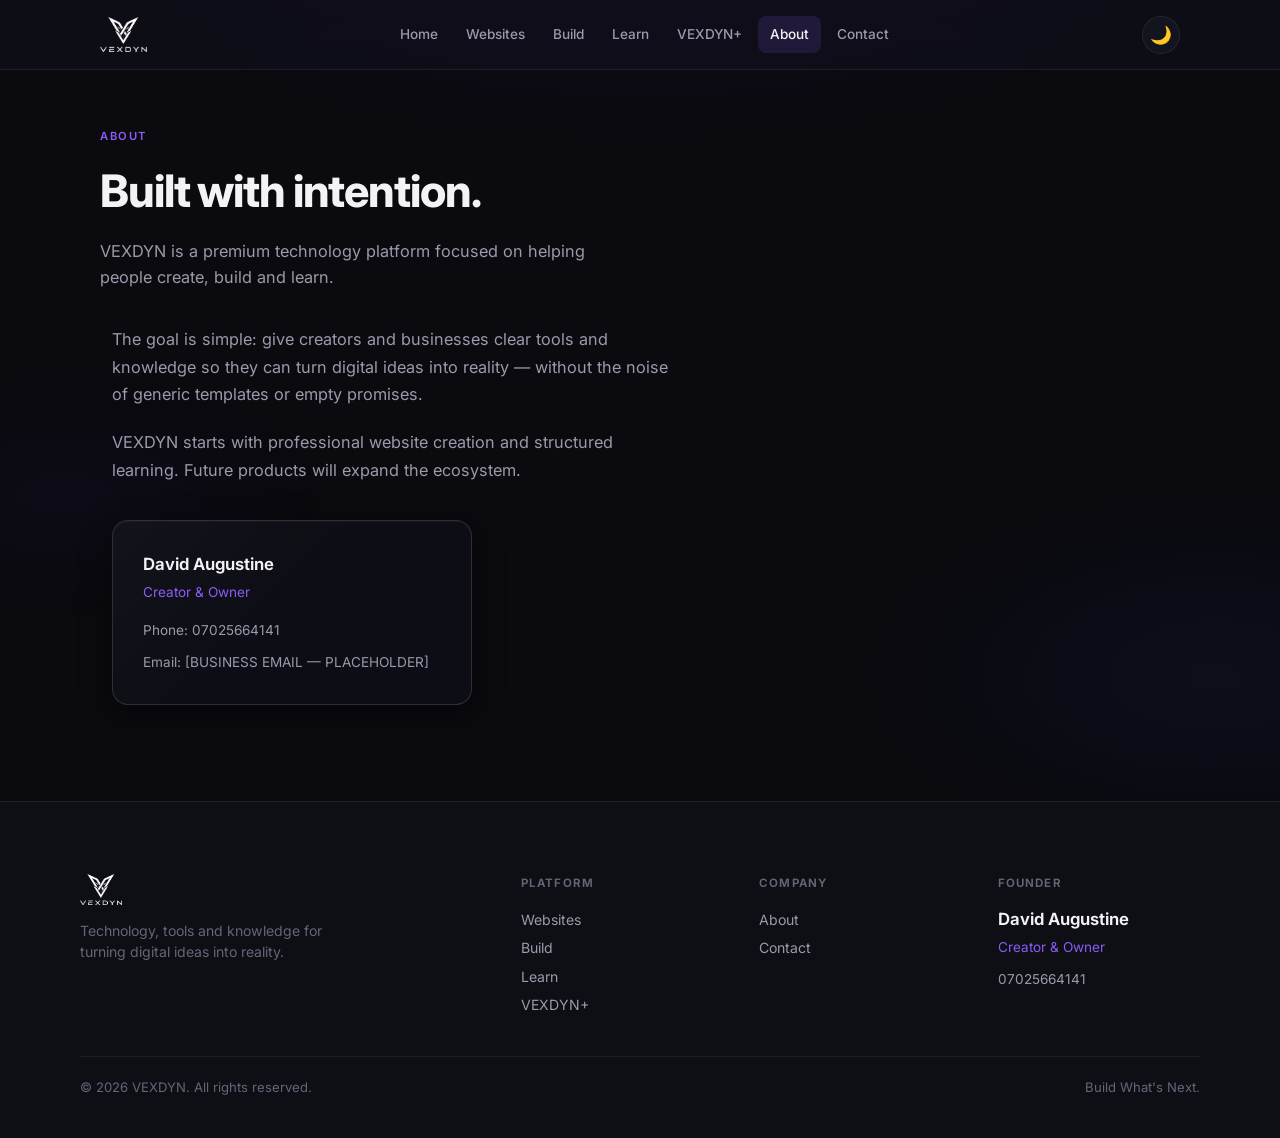
==== commit d2b218e3: "Add files via upload" ====
--- a/about.html
+++ b/about.html
@@ -10,15 +10,6 @@
   <link rel="stylesheet" href="style.css" />
 </head>
 <body>
-  <div class="search-overlay" id="searchOverlay" role="dialog" aria-label="Search">
-    <div class="search-panel">
-      <div class="search-bar">
-        <input type="search" id="searchInput" placeholder="What are you looking for?" autocomplete="off" enterkeyhint="search" />
-        <button class="search-close" id="searchClose" aria-label="Close search">✕</button>
-      </div>
-      <div class="search-results" id="searchResults"></div>
-    </div>
-  </div>
 
   <header class="site-header">
     <div class="header-inner">
@@ -35,7 +26,6 @@
         <a href="contact.html">Contact</a>
       </nav>
       <div class="header-actions">
-        <button class="cmd-btn" id="cmdBtn" aria-label="Search" title="Search">⌕</button>
         <div class="theme-wrap">
           <button class="theme-btn" id="themeBtn" aria-label="Change theme">🌙</button>
           <div class="theme-panel" id="themePanel">
--- a/style.css
+++ b/style.css
@@ -2544,216 +2544,6 @@
   background: rgba(97, 218, 251, 0.12);
 }
 
-/* ========== LEARN ENTRY LOADER ========== */
-.learn-entry-loader {
-  position: fixed !important;
-  top: 0 !important;
-  left: 0 !important;
-  right: 0 !important;
-  bottom: 0 !important;
-  width: 100vw !important;
-  height: 100vh !important;
-  min-width: 100vw !important;
-  min-height: 100vh !important;
-  margin: 0 !important;
-  padding: 0 !important;
-  border: none !important;
-  border-radius: 0 !important;
-  box-shadow: none !important;
-  z-index: 100000 !important;
-  display: flex !important;
-  align-items: center !important;
-  justify-content: center !important;
-  background: var(--bg-primary, #0a0a0f) !important;
-  transition: opacity 0.55s ease, visibility 0.55s ease;
-}
-.learn-entry-loader .learn-entry-wordmark {
-  display: block;
-  width: min(300px, 72vw);
-  max-width: 300px;
-  height: auto;
-  margin: 0;
-  padding: 0;
-  border: none !important;
-  border-radius: 0 !important;
-  box-shadow: none !important;
-  background: transparent !important;
-  background-color: transparent !important;
-  opacity: 0;
-  transform: scale(0.96);
-  transition: opacity 0.85s cubic-bezier(0.16, 1, 0.3, 1),
-              transform 0.85s cubic-bezier(0.16, 1, 0.3, 1);
-  object-fit: contain;
-  image-rendering: auto;
-}
-.learn-entry-loader.is-visible .learn-entry-wordmark {
-  opacity: 1;
-  transform: scale(1);
-}
-.learn-entry-loader.is-done {
-  opacity: 0 !important;
-  visibility: hidden !important;
-  pointer-events: none !important;
-}
-html.learn-entry-pending,
-html.learn-entry-pending body {
-  overflow: hidden !important;
-}
-/* Aurora: dark wordmark on light loader, no blur/box */
-[data-theme="aurora"] .learn-entry-loader {
-  background: #f4f2ec !important;
-}
-[data-theme="aurora"] .learn-entry-loader .learn-entry-wordmark {
-  filter: brightness(0) saturate(100%);
-  opacity: 0;
-}
-[data-theme="aurora"] .learn-entry-loader.is-visible .learn-entry-wordmark {
-  opacity: 0.9;
-  filter: brightness(0) saturate(100%);
-}
-
-/* Learn hero wordmark */
-.learn-hero-wordmark {
-  display: block;
-  width: auto;
-  max-width: min(420px, 82vw);
-  height: auto;
-  margin: 0 auto 18px;
-  background: transparent !important;
-}
-@media (min-width: 900px) {
-  .learn-hero-wordmark {
-    max-width: min(520px, 48vw);
-  }
-}
-[data-theme="aurora"] .learn-hero-wordmark {
-  filter: brightness(0) saturate(100%);
-  opacity: 0.9;
-  image-rendering: auto;
-}
-
-/* Homepage footer contact buttons (not floating) */
-.footer-contact-actions {
-  display: flex;
-  flex-wrap: wrap;
-  gap: 12px;
-  justify-content: center;
-  max-width: var(--max-width);
-  margin: 0 auto 28px;
-  padding: 0 20px;
-}
-.footer-contact-btn {
-  min-width: 160px;
-  text-align: center;
-}
-
-/* Course-specific lesson list accents */
-#htmlCourseView .lesson-item-num { color: #e34f26 !important; }
-#htmlCourseView .lesson-item:hover {
-  border-color: rgba(227, 79, 38, 0.55) !important;
-  box-shadow: var(--shadow-lg), 0 0 24px rgba(227, 79, 38, 0.18) !important;
-}
-#htmlCourseView .lesson-badge-done {
-  color: #e34f26;
-  border-color: rgba(227, 79, 38, 0.4);
-  background: rgba(227, 79, 38, 0.12);
-}
-
-#cssCourseView .lesson-item-num { color: #1572b6 !important; }
-#cssCourseView .lesson-item:hover {
-  border-color: rgba(21, 114, 182, 0.55) !important;
-  box-shadow: var(--shadow-lg), 0 0 24px rgba(21, 114, 182, 0.18) !important;
-}
-#cssCourseView .lesson-badge-done {
-  color: #1572b6;
-  border-color: rgba(21, 114, 182, 0.4);
-  background: rgba(21, 114, 182, 0.12);
-}
-
-#jsCourseView .lesson-item-num { color: #f7df1e !important; }
-#jsCourseView .lesson-item:hover {
-  border-color: rgba(247, 223, 30, 0.5) !important;
-  box-shadow: var(--shadow-lg), 0 0 24px rgba(247, 223, 30, 0.15) !important;
-}
-
-#reactCourseView .lesson-item-num { color: #61dafb !important; }
-#reactCourseView .lesson-item:hover {
-  border-color: rgba(97, 218, 251, 0.55) !important;
-  box-shadow: var(--shadow-lg), 0 0 24px rgba(97, 218, 251, 0.18) !important;
-}
-
-/* Course identity chip on lesson pages */
-.lesson-course-chip {
-  display: inline-flex;
-  align-items: center;
-  gap: 8px;
-  font-size: 0.72rem;
-  font-weight: 700;
-  letter-spacing: 0.12em;
-  text-transform: uppercase;
-  margin-bottom: 10px;
-}
-.lesson-course-chip svg {
-  width: 18px;
-  height: 18px;
-}
-
-
-/* Learn entry loader safety */
-.learn-entry-loader {
-  position: fixed;
-  inset: 0;
-  z-index: 10000;
-  display: flex;
-  align-items: center;
-  justify-content: center;
-  background: var(--bg-primary, #0a0a0f);
-  transition: opacity 0.65s ease, visibility 0.65s ease;
-}
-.learn-entry-loader.is-done {
-  opacity: 0 !important;
-  visibility: hidden !important;
-  pointer-events: none !important;
-}
-
-/* Footer contact left aligned */
-.footer-contact-actions {
-  display: flex;
-  flex-wrap: wrap;
-  gap: 12px;
-  justify-content: flex-start;
-  max-width: var(--max-width, 1120px);
-  margin: 0 auto 28px;
-  padding: 0 20px;
-}
-.footer-contact-btn {
-  display: inline-flex;
-  align-items: center;
-  justify-content: center;
-  gap: 8px;
-  min-width: 160px;
-}
-.footer-contact-btn .wa-icon {
-  flex-shrink: 0;
-}
-
-/* Course logos in course headers */
-.course-view-logo-row {
-  display: flex;
-  align-items: center;
-  gap: 12px;
-  margin-bottom: 8px;
-}
-.course-view-logo {
-  display: inline-flex;
-  line-height: 0;
-}
-.course-view-logo svg {
-  display: block;
-  width: 40px;
-  height: 40px;
-}
-
 
 /* ========== AURORA GLASS DEPTH ========== */
 [data-theme="aurora"] .course-card,
@@ -2822,9 +2612,7 @@
   box-shadow: 0 4px 16px rgba(91, 33, 182, 0.18);
 }
 
-[data-theme="aurora"] .learn-entry-loader {
-  background: var(--loader-bg);
-}
+
 
 /* Soften aggressive glows in Aurora */
 [data-theme="aurora"] .course-card-accent,
@@ -2882,69 +2670,15 @@
 
 
 /* ========== LEARN ENTRY LOADER (FIXED) ========== */
-.learn-entry-loader {
-  position: fixed !important;
-  inset: 0 !important;
-  width: 100vw !important;
-  height: 100vh !important;
-  max-width: none !important;
-  max-height: none !important;
-  z-index: 10000 !important;
-  display: flex !important;
-  align-items: center !important;
-  justify-content: center !important;
-  margin: 0 !important;
-  padding: 0 !important;
-  border: none !important;
-  border-radius: 0 !important;
-  box-shadow: none !important;
-  background: var(--bg-primary, #0a0a0f) !important;
-  transition: opacity 0.55s ease, visibility 0.55s ease !important;
-}
-.learn-entry-loader .learn-entry-wordmark {
-  display: block !important;
-  width: min(280px, 72vw) !important;
-  max-width: min(280px, 72vw) !important;
-  height: auto !important;
-  margin: 0 !important;
-  padding: 0 !important;
-  border: none !important;
-  border-radius: 0 !important;
-  box-shadow: none !important;
-  background: transparent !important;
-  background-color: transparent !important;
-  opacity: 0;
-  transform: scale(0.96);
-  filter: none !important;
-  transition: opacity 0.85s cubic-bezier(0.16, 1, 0.3, 1),
-              transform 0.85s cubic-bezier(0.16, 1, 0.3, 1) !important;
-}
-.learn-entry-loader.is-visible .learn-entry-wordmark {
-  opacity: 1 !important;
-  transform: scale(1) !important;
-  filter: none !important;
-}
-.learn-entry-loader.is-done {
-  opacity: 0 !important;
-  visibility: hidden !important;
-  pointer-events: none !important;
-}
-html.learn-entry-pending,
-html.learn-entry-pending body {
-  overflow: hidden !important;
-}
+
+
+
+
+
 /* Aurora: invert wordmark for light bg — crisp, no pixelation filters */
-[data-theme="aurora"] .learn-entry-loader {
-  background: #f4f2ec !important;
-}
-[data-theme="aurora"] .learn-entry-loader .learn-entry-wordmark {
-  filter: brightness(0) saturate(100%) !important;
-  opacity: 0;
-}
-[data-theme="aurora"] .learn-entry-loader.is-visible .learn-entry-wordmark {
-  opacity: 0.9 !important;
-  filter: brightness(0) saturate(100%) !important;
-}
+
+
+
 [data-theme="aurora"] .learn-hero-wordmark {
   filter: brightness(0) saturate(100%) !important;
   opacity: 0.9;
@@ -3417,3 +3151,214 @@
   background: rgba(255, 255, 255, 0.9) !important;
   border: 1px solid rgba(30, 28, 40, 0.2) !important;
 }
+
+
+/* ============================================================
+   AUTHORITATIVE LEARN ENTRY LOADER + AURORA FIX (do not duplicate)
+   ============================================================ */
+.learn-entry-loader {
+  position: fixed !important;
+  top: 0 !important;
+  left: 0 !important;
+  right: 0 !important;
+  bottom: 0 !important;
+  width: 100vw !important;
+  height: 100vh !important;
+  max-width: none !important;
+  max-height: none !important;
+  margin: 0 !important;
+  padding: 0 !important;
+  border: 0 !important;
+  border-radius: 0 !important;
+  box-shadow: none !important;
+  outline: none !important;
+  z-index: 2147483000 !important;
+  display: flex !important;
+  align-items: center !important;
+  justify-content: center !important;
+  background: #0a0a0f !important;
+  background-image: none !important;
+  overflow: hidden !important;
+  transition: opacity 0.5s ease, visibility 0.5s ease !important;
+}
+.learn-entry-loader .learn-entry-wordmark,
+.learn-entry-loader img {
+  display: block !important;
+  width: min(320px, 70vw) !important;
+  max-width: min(320px, 70vw) !important;
+  height: auto !important;
+  margin: 0 !important;
+  padding: 0 !important;
+  border: 0 !important;
+  border-radius: 0 !important;
+  box-shadow: none !important;
+  outline: none !important;
+  background: transparent !important;
+  background-color: transparent !important;
+  background-image: none !important;
+  object-fit: contain !important;
+  opacity: 0;
+  transform: scale(0.97);
+  filter: none !important;
+  transition: opacity 0.8s cubic-bezier(0.16, 1, 0.3, 1),
+              transform 0.8s cubic-bezier(0.16, 1, 0.3, 1) !important;
+}
+.learn-entry-loader.is-visible .learn-entry-wordmark,
+.learn-entry-loader.is-visible img {
+  opacity: 1 !important;
+  transform: scale(1) !important;
+  filter: none !important;
+}
+.learn-entry-loader.is-done {
+  opacity: 0 !important;
+  visibility: hidden !important;
+  pointer-events: none !important;
+}
+html.learn-entry-pending,
+html.learn-entry-pending body {
+  overflow: hidden !important;
+}
+
+/* Aurora loader: light full-screen, dark crisp wordmark */
+[data-theme="aurora"] .learn-entry-loader {
+  background: #f7f5f0 !important;
+}
+[data-theme="aurora"] .learn-entry-loader .learn-entry-wordmark,
+[data-theme="aurora"] .learn-entry-loader.is-visible .learn-entry-wordmark,
+[data-theme="aurora"] .learn-entry-loader img,
+[data-theme="aurora"] .learn-entry-loader.is-visible img {
+  filter: brightness(0) saturate(100%) !important;
+}
+[data-theme="aurora"] .learn-entry-loader.is-visible .learn-entry-wordmark,
+[data-theme="aurora"] .learn-entry-loader.is-visible img {
+  opacity: 0.92 !important;
+}
+
+/* Aurora page: bright pearl + real glass */
+html[data-theme="aurora"],
+html[data-theme="aurora"] body {
+  background: #f7f5f0 !important;
+  background-color: #f7f5f0 !important;
+}
+html[data-theme="aurora"] {
+  --bg-deep: #f0eee8 !important;
+  --bg-primary: #f7f5f0 !important;
+  --bg-secondary: #efece5 !important;
+  --bg-elevated: #e9e5dd !important;
+  --bg-card: rgba(255, 255, 255, 0.92) !important;
+  --bg-glass: rgba(255, 255, 255, 0.82) !important;
+  --border: rgba(25, 22, 35, 0.14) !important;
+  --border-strong: rgba(25, 22, 35, 0.24) !important;
+  --border-metal: rgba(40, 36, 55, 0.3) !important;
+  --text-primary: #1a1820 !important;
+  --text-secondary: #4a4754 !important;
+  --text-muted: #6a6774 !important;
+  --shadow: 0 10px 32px rgba(25, 22, 35, 0.08) !important;
+  --shadow-lg: 0 20px 48px rgba(25, 22, 35, 0.12) !important;
+}
+html[data-theme="aurora"] .course-card,
+html[data-theme="aurora"] .lesson-item,
+html[data-theme="aurora"] .stat-card,
+html[data-theme="aurora"] .path-node,
+html[data-theme="aurora"] .journey-stat,
+html[data-theme="aurora"] .course-view-header,
+html[data-theme="aurora"] .lesson-block,
+html[data-theme="aurora"] .lesson-view-inner,
+html[data-theme="aurora"] .learn-hero-inner,
+html[data-theme="aurora"] .course-toolbar,
+html[data-theme="aurora"] .site-header,
+html[data-theme="aurora"] .build-path-card,
+html[data-theme="aurora"] .build-cat-card,
+html[data-theme="aurora"] .build-form-main {
+  background: rgba(255, 255, 255, 0.94) !important;
+  border: 1px solid rgba(25, 22, 35, 0.2) !important;
+  box-shadow: 0 12px 36px rgba(25, 22, 35, 0.09), inset 0 1px 0 #fff !important;
+  backdrop-filter: blur(18px) !important;
+  -webkit-backdrop-filter: blur(18px) !important;
+}
+
+/* Course brand icons — never gray in Aurora */
+html[data-theme="aurora"] .course-logo,
+html[data-theme="aurora"] .course-logo svg,
+html[data-theme="aurora"] .course-logo svg *,
+html[data-theme="aurora"] .path-logo,
+html[data-theme="aurora"] .path-logo svg,
+html[data-theme="aurora"] .path-logo svg *,
+html[data-theme="aurora"] .course-view-logo,
+html[data-theme="aurora"] .course-view-logo svg,
+html[data-theme="aurora"] .course-view-logo svg * {
+  filter: none !important;
+  opacity: 1 !important;
+  -webkit-filter: none !important;
+}
+
+/* Hero/learn wordmarks in Aurora: dark crisp, no pixelation filters beyond invert */
+html[data-theme="aurora"] .learn-hero-wordmark {
+  filter: brightness(0) saturate(100%) !important;
+  opacity: 0.9 !important;
+  image-rendering: auto !important;
+}
+
+/* ===== FINAL AURORA + LOADER HARD FIX ===== */
+html[data-theme="aurora"] {
+  --bg-deep: #f3f1eb !important;
+  --bg-primary: #f7f5f0 !important;
+  --bg-secondary: #f0ede6 !important;
+  --bg-elevated: #ebe7e0 !important;
+  --bg-card: rgba(255, 255, 255, 0.92) !important;
+  --bg-glass: rgba(255, 255, 255, 0.85) !important;
+  --border: rgba(28, 26, 36, 0.18) !important;
+  --border-strong: rgba(28, 26, 36, 0.28) !important;
+  --border-metal: rgba(40, 38, 55, 0.34) !important;
+}
+html[data-theme="aurora"] body {
+  background: #f7f5f0 !important;
+  background-color: #f7f5f0 !important;
+}
+html[data-theme="aurora"] .course-card,
+html[data-theme="aurora"] .lesson-item,
+html[data-theme="aurora"] .stat-card,
+html[data-theme="aurora"] .path-node,
+html[data-theme="aurora"] .build-path-card,
+html[data-theme="aurora"] .build-cat-card,
+html[data-theme="aurora"] .build-form-main {
+  background: rgba(255, 255, 255, 0.94) !important;
+  border: 1px solid rgba(28, 26, 36, 0.24) !important;
+  box-shadow: 0 12px 40px rgba(30, 25, 40, 0.1), inset 0 1px 0 #fff !important;
+}
+html[data-theme="aurora"] .course-logo,
+html[data-theme="aurora"] .course-logo svg,
+html[data-theme="aurora"] .course-view-logo,
+html[data-theme="aurora"] .course-view-logo svg,
+html[data-theme="aurora"] .path-logo svg {
+  filter: none !important;
+  opacity: 1 !important;
+  -webkit-filter: none !important;
+}
+/* Prevent any parent grayscale */
+html[data-theme="aurora"] .course-card {
+  filter: none !important;
+}
+
+/* Build lanes — manual scroll + auto */
+.build-lane.is-scroll-mode {
+  overflow-x: auto !important;
+  overflow-y: hidden !important;
+  -webkit-overflow-scrolling: touch;
+  scrollbar-width: none;
+  cursor: grab;
+}
+.build-lane.is-scroll-mode::-webkit-scrollbar { display: none; }
+.build-lane.is-scroll-mode .build-lane-track {
+  animation: none !important;
+  transform: none !important;
+  width: max-content;
+}
+.build-lanes {
+  mask-image: none;
+  -webkit-mask-image: none;
+}
+/* Selecting a card must not lock lanes */
+.build-cat-card {
+  touch-action: pan-x pan-y;
+}
